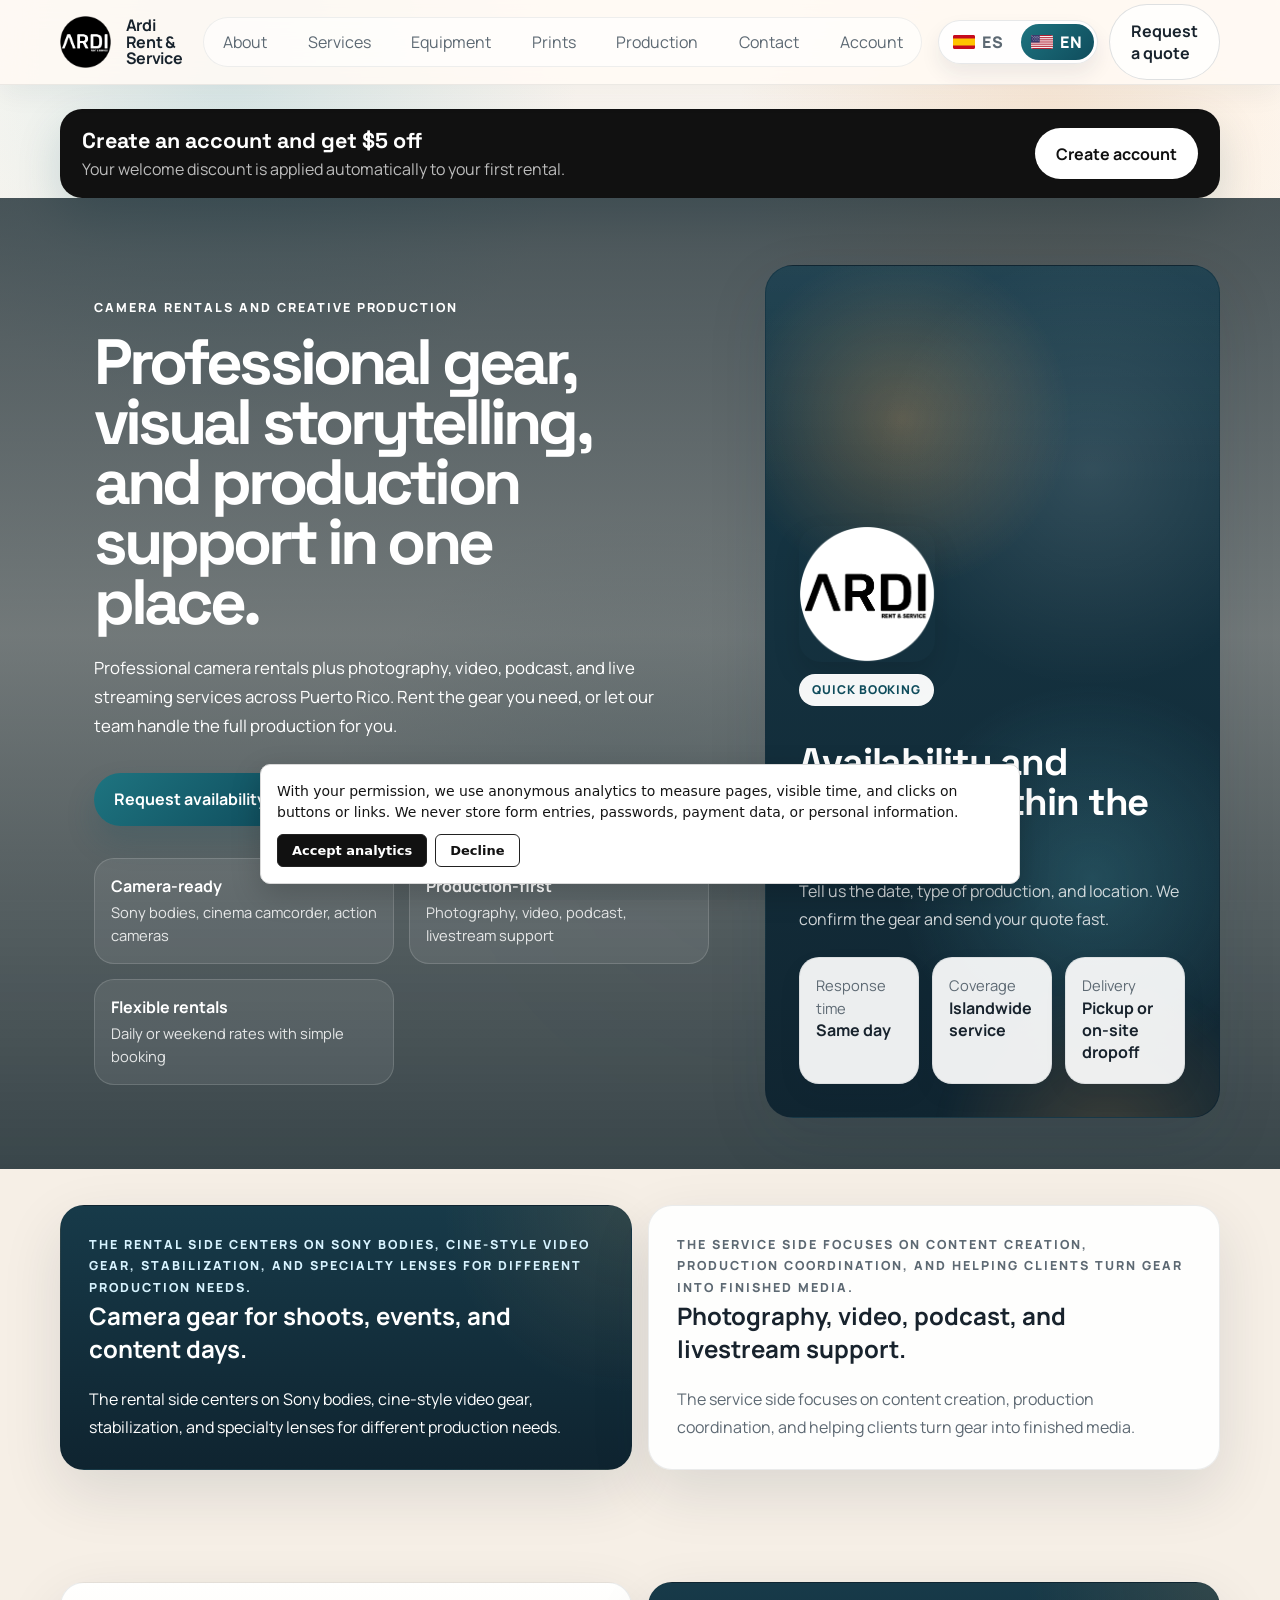
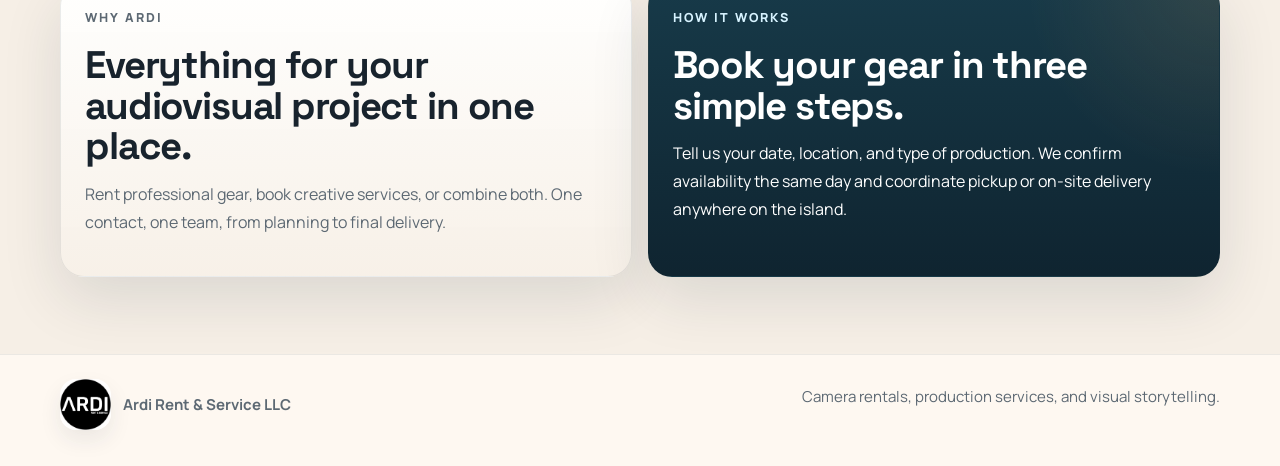
==== index.html @ 12f54943 "V19: Add consent-based anonymous visitor alerts" ====
<!doctype html>
<html lang="en">
  <head>
    <meta charset="UTF-8" />
    <meta name="viewport" content="width=device-width, initial-scale=1.0" />
    <meta
      name="description"
      content="Ardi Rent & Service LLC provides camera rentals, photography, video production, live streaming, podcast support, and creative production services."
    />
    <meta name="robots" content="index,follow" />
    <meta name="theme-color" content="#0f4c5c" />
    <meta property="og:type" content="website" />
    <meta property="og:site_name" content="Ardi Rent & Service LLC" />
    <meta property="og:title" content="Ardi Rent & Service LLC" />
    <meta
      property="og:description"
      content="Camera rentals, photography, video production, live streaming, and creative production services."
    />
    <meta property="og:url" content="https://www.ardirentservice.com/" />
    <meta
      property="og:image"
      content="https://www.ardirentservice.com/assets/logos/logo-black-square.png"
    />
    <meta name="twitter:card" content="summary_large_image" />
    <meta name="twitter:title" content="Ardi Rent & Service LLC" />
    <meta
      name="twitter:description"
      content="Camera rentals, photography, video production, live streaming, and creative production services."
    />
    <meta
      name="twitter:image"
      content="https://www.ardirentservice.com/assets/logos/logo-black-square.png"
    />
    <title>Ardi Rent & Service LLC</title>
    <link rel="canonical" href="https://www.ardirentservice.com/" />
    <link rel="icon" href="assets/logos/logo-black-square.png" />
    <link rel="apple-touch-icon" href="assets/logos/logo-black-square.png" />
    <script>
      if (window.location.hostname === "ardirentservice.com") {
        window.location.replace(
          "https://www.ardirentservice.com" +
            window.location.pathname +
            window.location.search +
            window.location.hash
        );
      }
    </script>
    <link rel="preconnect" href="https://fonts.googleapis.com" />
    <link rel="preconnect" href="https://fonts.gstatic.com" crossorigin />
    <link
      href="https://fonts.googleapis.com/css2?family=Manrope:wght@400;500;600;700;800&family=Space+Grotesk:wght@500;700&display=swap"
      rel="stylesheet"
    />
    <link rel="stylesheet" href="assets/styles.css?v=20260506-restore-state" />
    <link rel="stylesheet" href="assets/friendly-theme.css?v=20260708-vision-fix" />
    <link rel="stylesheet" href="assets/account.css?v=20260712-account" />
    <script type="application/ld+json">
      {
        "@context": "https://schema.org",
        "@type": "LocalBusiness",
        "name": "Ardi Rent & Service LLC",
        "url": "https://www.ardirentservice.com/",
        "image": "https://www.ardirentservice.com/assets/logos/logo-black-square.png",
        "email": "ardirentservice@gmail.com",
        "telephone": "+1-939-366-1442",
        "sameAs": ["https://wa.me/19393661442"],
        "description": "Camera rentals, photography, video production, live streaming, podcast support, and creative production services.",
        "areaServed": {
          "@type": "AdministrativeArea",
          "name": "Puerto Rico"
        }
      }
    </script>
</head>
  <body class="home-page">
    <div class="ambient ambient-left"></div>
    <div class="ambient ambient-right"></div>
    <div class="ambient ambient-center"></div>

    <header class="site-header">
      <div class="container nav">
        <a class="brand" href="index.html">
          <img
            class="brand-logo"
            src="assets/logos/logo-black-square.png"
            alt="Ardi Rent & Service logo"
            width="512"
            height="512"
            fetchpriority="high"
          />
          <span class="brand-text">
            <strong>Ardi Rent & Service</strong>
          </span>
        </a>

        <nav class="nav-links" id="primary-nav" aria-label="Primary">
          <a data-nav-link="about" href="about.html">About</a>
          <a data-nav-link="services" href="services.html">Services</a>
          <a data-nav-link="equipment" href="equipment.html">Equipment</a>
          <a href="prints.html">Prints</a>
          <a data-nav-link="production" href="production.html">Production</a>
          <a data-nav-link="contact" href="contact.html">Contact</a>
          <a class="account-nav-link" href="account.html" data-account-nav>Account</a>
          <a href="production.html#project-brief" class="nav-mobile-cta">Request a quote</a>
        </nav>

        <div class="header-actions">
          <button
            class="menu-toggle"
            type="button"
            aria-expanded="false"
            aria-controls="primary-nav"
            aria-label="Open menu"
          >
            <span class="menu-toggle-bars" aria-hidden="true">
              <span></span>
              <span></span>
              <span></span>
            </span>
            <span class="menu-toggle-label">Menu</span>
          </button>
          <div class="language-switcher" aria-label="Language selector">
            <button class="lang-button" type="button" data-lang="es" aria-pressed="false">
              <img src="assets/flags/es.svg" alt="" aria-hidden="true" />
              <span>ES</span>
            </button>
            <button class="lang-button" type="button" data-lang="en" aria-pressed="true">
              <img src="assets/flags/us.svg" alt="" aria-hidden="true" />
              <span>EN</span>
            </button>
          </div>

          <a class="button button-ghost nav-cta" href="production.html#project-brief">Request a quote</a>
        </div>
      </div>
    </header>
    <div class="container account-promo" role="region" aria-label="Account welcome offer">
      <div><strong data-account-promo-title>Create an account and get $5 off</strong><p data-account-promo-text>Your welcome discount is applied automatically to your first rental.</p></div>
      <a class="button" href="account.html" data-account-promo-button>Create account</a>
    </div>


    <main id="top">
      <section class="hero hero-photo">
        <picture class="hero-bg" aria-hidden="true">
          <source
            media="(max-width: 640px)"
            srcset="assets/about/ardiel-underwater-hero-mobile.jpg"
          />
          <img
            src="assets/about/ardiel-underwater-hero.jpg"
            alt=""
            loading="eager"
            fetchpriority="high"
            decoding="async"
          />
        </picture>
        <div class="hero-bg-overlay" aria-hidden="true"></div>
        <div class="container hero-grid">
          <div class="hero-copy">
            <p class="eyebrow">Camera rentals and creative production</p>
            <h1>Professional gear, visual storytelling, and production support in one place.</h1>
            <p class="lead">
              Professional camera rentals plus photography, video, podcast, and live streaming
              services across Puerto Rico. Rent the gear you need, or let our team handle the
              full production for you.
            </p>

            <div class="hero-actions">
              <a class="button button-primary" href="production.html#project-brief">Request availability</a>
              <a class="button button-secondary" href="equipment.html">Explore inventory</a>
            </div>

            <ul class="stats" aria-label="Key highlights">
              <li>
                <strong>Camera-ready</strong>
                <span>Sony bodies, cinema camcorder, action cameras</span>
              </li>
              <li>
                <strong>Production-first</strong>
                <span>Photography, video, podcast, livestream support</span>
              </li>
              <li>
                <strong>Flexible rentals</strong>
                <span>Daily or weekend rates with simple booking</span>
              </li>
            </ul>
          </div>

          <aside class="hero-card">
            <div class="card-glow"></div>
            <div class="card-content">
              <div class="hero-brand-stack">
                <img
                  class="hero-brand-logo"
                  src="assets/logos/logo-white-square.png"
                  alt="Ardi Rent & Service square logo in white"
                  width="512"
                  height="512"
                />
                <p class="card-label">Quick booking</p>
              </div>

              <h2>Availability and response within the same day.</h2>
              <p class="card-note">
                Tell us the date, type of production, and location. We confirm the gear and send
                your quote fast.
              </p>

              <div class="mini-grid">
                <div class="mini-card">
                  <span>Response time</span>
                  <strong>Same day</strong>
                </div>
                <div class="mini-card">
                  <span>Coverage</span>
                  <strong>Islandwide service</strong>
                </div>
                <div class="mini-card">
                  <span>Delivery</span>
                  <strong>Pickup or on-site dropoff</strong>
                </div>
              </div>
            </div>
          </aside>
        </div>
      </section>

      <section class="section section-split">
        <div class="container split-grid">
          <article class="split-card split-card-dark">
            <p class="eyebrow">Rentals</p>
            <h2>Camera gear for shoots, events, and content days.</h2>
            <p>
              The rental side centers on Sony bodies, cine-style video gear, stabilization, and
              specialty lenses for different production needs.
            </p>
          </article>

          <article class="split-card">
            <p class="eyebrow">Services</p>
            <h2>Photography, video, podcast, and livestream support.</h2>
            <p>
              The service side focuses on content creation, production coordination, and helping
              clients turn gear into finished media.
            </p>
          </article>
        </div>
      </section>

      <section class="section" id="vision">
        <div class="container vision-grid">
          <article class="vision-card">
            <p class="eyebrow">Why Ardi</p>
            <h2>Everything for your audiovisual project in one place.</h2>
            <p>
              Rent professional gear, book creative services, or combine both. One contact, one
              team, from planning to final delivery.
            </p>
          </article>

          <article class="vision-card vision-card-accent">
            <p class="eyebrow">How it works</p>
            <h2>Book your gear in three simple steps.</h2>
            <p>
              Tell us your date, location, and type of production. We confirm availability the
              same day and coordinate pickup or on-site delivery anywhere on the island.
            </p>
          </article>
        </div>
      </section>

    </main>

    <footer class="site-footer">
      <div class="container footer-inner">
        <p class="footer-brand">
          <img
            class="brand-logo"
            src="assets/logos/logo-black-square.png"
            alt="Ardi Rent & Service logo"
            width="512"
            height="512"
            loading="lazy"
            decoding="async"
          />
          <span>Ardi Rent & Service LLC</span>
        </p>
        <p>Camera rentals, production services, and visual storytelling.</p>
      </div>
    </footer>

    <script src="assets/app.js?v=20260708-vision-fix" defer></script>
    <script src="assets/account.js?v=20260712-account"></script>
      <script src="assets/visitor-analytics-core.js?v=20260727-v19" defer></script>
    <script src="assets/visitor-analytics.js?v=20260727-v19" defer></script>
  </body>
</html>
---- assets/styles.css ----
:root {
  color-scheme: light;
  --bg: #f7f7f7;
  --bg-soft: rgba(255, 255, 255, 0.88);
  --panel: rgba(255, 255, 255, 0.94);
  --panel-2: rgba(240, 240, 240, 0.96);
  --panel-border: rgba(0, 0, 0, 0.12);
  --text: #0a0a0a;
  --muted: #525252;
  --accent: #000000;
  --accent-2: #111111;
  --accent-3: #2a2a2a;
  --shadow: 0 18px 50px rgba(0, 0, 0, 0.12);
  --radius: 24px;
  --container: 1160px;
}

* {
  box-sizing: border-box;
}

html {
  scroll-behavior: smooth;
}

body {
  margin: 0;
  font-family: "Manrope", system-ui, sans-serif;
  color: var(--text);
  background:
    radial-gradient(circle at 15% 10%, rgba(0, 0, 0, 0.05), transparent 24%),
    radial-gradient(circle at 80% 20%, rgba(0, 0, 0, 0.04), transparent 22%),
    linear-gradient(180deg, #ffffff 0%, #f1f1f1 100%);
  min-height: 100vh;
}

a {
  color: inherit;
  text-decoration: none;
}

.container {
  width: min(100% - 2rem, var(--container));
  margin: 0 auto;
}

.ambient {
  position: fixed;
  width: 30rem;
  height: 30rem;
  border-radius: 999px;
  filter: blur(90px);
  opacity: 0.24;
  pointer-events: none;
  z-index: -1;
}

.ambient-left {
  top: -5rem;
  left: -8rem;
  background: rgba(0, 0, 0, 0.15);
}

.ambient-right {
  right: -10rem;
  top: 16rem;
  background: rgba(0, 0, 0, 0.12);
}

.ambient-center {
  left: 40%;
  bottom: -10rem;
  background: rgba(0, 0, 0, 0.08);
}

.site-header {
  position: sticky;
  top: 0;
  z-index: 20;
  backdrop-filter: blur(16px);
  background: rgba(255, 255, 255, 0.86);
  border-bottom: 1px solid rgba(0, 0, 0, 0.08);
}

.nav {
  min-height: 78px;
  display: flex;
  align-items: center;
  justify-content: space-between;
  gap: 1rem;
}

.brand {
  display: inline-flex;
  align-items: center;
  gap: 0.9rem;
}

.brand-logo {
  display: block;
  width: 3.2rem;
  height: 3.2rem;
  border-radius: 0;
  object-fit: contain;
  background: transparent;
  box-shadow: none;
}

.hero-brand-stack {
  display: grid;
  gap: 0.75rem;
  margin-bottom: 1.25rem;
  justify-items: start;
}

.hero-brand-logo {
  display: block;
  width: min(100%, 8.5rem);
  height: auto;
  object-fit: contain;
  object-position: center;
}

.brand-text strong,
.brand-text small {
  display: block;
}

.brand-text strong {
  font-size: 1rem;
  line-height: 1.05;
}

.brand-text small {
  color: var(--muted);
  font-size: 0.8rem;
  margin-top: 0.15rem;
  letter-spacing: 0.08em;
  text-transform: uppercase;
}

.nav-links {
  display: flex;
  gap: 1.4rem;
  align-items: center;
  color: var(--muted);
}

.header-actions {
  display: flex;
  align-items: center;
  gap: 0.7rem;
}

.menu-toggle {
  display: none;
  align-items: center;
  gap: 0.45rem;
  border: 1px solid rgba(0, 0, 0, 0.14);
  background: rgba(255, 255, 255, 0.82);
  border-radius: 999px;
  padding: 0.5rem 0.75rem;
  color: var(--text);
  font: inherit;
  font-size: 0.82rem;
  font-weight: 700;
  letter-spacing: 0.04em;
  text-transform: uppercase;
  cursor: pointer;
}

.menu-toggle-bars {
  width: 1rem;
  height: 0.85rem;
  display: grid;
  align-content: space-between;
}

.menu-toggle-bars span {
  display: block;
  height: 2px;
  width: 100%;
  border-radius: 999px;
  background: currentColor;
  transition:
    transform 180ms ease,
    opacity 180ms ease;
}

.site-header.is-menu-open .menu-toggle-bars span:nth-child(1) {
  transform: translateY(6px) rotate(45deg);
}

.site-header.is-menu-open .menu-toggle-bars span:nth-child(2) {
  opacity: 0;
}

.site-header.is-menu-open .menu-toggle-bars span:nth-child(3) {
  transform: translateY(-6px) rotate(-45deg);
}

.nav-mobile-cta {
  display: none;
}

.language-switcher {
  display: inline-flex;
  align-items: center;
  gap: 0.35rem;
  padding: 0.22rem;
  border-radius: 999px;
  border: 1px solid rgba(0, 0, 0, 0.1);
  background: rgba(255, 255, 255, 0.86);
  box-shadow: 0 8px 18px rgba(0, 0, 0, 0.06);
}

.lang-button {
  display: inline-flex;
  align-items: center;
  gap: 0.45rem;
  padding: 0.42rem 0.65rem;
  border: 0;
  border-radius: 999px;
  background: transparent;
  color: var(--muted);
  font: inherit;
  font-weight: 800;
  letter-spacing: 0.08em;
  text-transform: uppercase;
  cursor: pointer;
  transition:
    background 180ms ease,
    color 180ms ease,
    transform 180ms ease;
}

.lang-button:hover,
.lang-button:focus-visible {
  transform: translateY(-1px);
}

.lang-button img {
  display: block;
  width: 1.35rem;
  height: 0.9rem;
  border-radius: 2px;
  object-fit: cover;
}

.lang-button.is-active {
  background: #000000;
  color: #ffffff;
}

.nav-links a:hover,
.nav-links a:focus-visible {
  color: var(--text);
}

.nav-links a.is-current {
  color: var(--text);
  font-weight: 700;
}

.button {
  display: inline-flex;
  align-items: center;
  justify-content: center;
  border-radius: 999px;
  padding: 0.92rem 1.25rem;
  font-weight: 700;
  transition:
    transform 180ms ease,
    background 180ms ease,
    border-color 180ms ease;
}

.button:hover,
.button:focus-visible {
  transform: translateY(-1px);
}

.button-primary {
  color: #ffffff;
  background: linear-gradient(135deg, #000000, #333333);
}

.button-secondary,
.button-ghost {
  border: 1px solid rgba(0, 0, 0, 0.16);
  background: rgba(255, 255, 255, 0.7);
}

.reveal {
  opacity: 0;
  transform: translateY(16px);
  transition:
    opacity 650ms ease,
    transform 650ms ease;
}

.reveal.is-visible {
  opacity: 1;
  transform: translateY(0);
}

.hero {
  padding: 5rem 0 3rem;
}

.hero-grid {
  display: grid;
  gap: 1.6rem;
  grid-template-columns: minmax(0, 1.2fr) minmax(320px, 0.8fr);
  align-items: stretch;
}

.hero-copy,
.hero-card,
.feature-card,
.equipment-card,
.inventory-strip,
.process-panel,
.vision-card,
.contact-card {
  border: 1px solid var(--panel-border);
  box-shadow: var(--shadow);
}

.hero-copy {
  padding: 2.2rem 0 1rem;
}

.eyebrow {
  margin: 0 0 1rem;
  color: #000;
  font-weight: 800;
  text-transform: uppercase;
  letter-spacing: 0.14em;
  font-size: 0.78rem;
}

h1,
h2,
h3,
p {
  margin-top: 0;
}

h1,
.section-heading h2,
.production-grid h2,
.vision-card h2,
.contact-section h2,
.card-content h2 {
  font-family: "Space Grotesk", "Manrope", system-ui, sans-serif;
}

h1 {
  font-size: clamp(2.8rem, 5vw, 5.4rem);
  line-height: 0.95;
  letter-spacing: -0.06em;
  max-width: 11ch;
  margin-bottom: 1.25rem;
}

.lead {
  color: var(--muted);
  font-size: 1.05rem;
  line-height: 1.75;
  max-width: 62ch;
}

.hero-actions {
  display: flex;
  flex-wrap: wrap;
  gap: 0.9rem;
  margin: 2rem 0;
}

.stats {
  list-style: none;
  padding: 0;
  margin: 2rem 0 0;
  display: grid;
  grid-template-columns: repeat(3, minmax(0, 1fr));
  gap: 1rem;
}

.stats li,
.mini-card {
  padding: 1rem;
  border-radius: 18px;
  background: rgba(255, 255, 255, 0.9);
  border: 1px solid rgba(0, 0, 0, 0.08);
}

.stats strong,
.mini-card strong {
  display: block;
  margin-bottom: 0.25rem;
}

.stats span,
.mini-card span {
  color: var(--muted);
  font-size: 0.92rem;
  line-height: 1.55;
}

.hero-card {
  position: relative;
  overflow: hidden;
  border-radius: var(--radius);
  background: linear-gradient(180deg, #111111, #000000);
  min-height: 100%;
}

.card-glow {
  position: absolute;
  inset: auto -10% -28% auto;
  width: 20rem;
  height: 20rem;
  border-radius: 999px;
  background: radial-gradient(circle, rgba(255, 255, 255, 0.18), transparent 68%);
  filter: blur(8px);
}

.card-content {
  position: relative;
  padding: 2rem;
  display: flex;
  flex-direction: column;
  justify-content: flex-end;
  min-height: 100%;
}

.card-label,
.fleet-tag {
  display: inline-flex;
  width: fit-content;
  margin-bottom: 1rem;
  padding: 0.42rem 0.72rem;
  border-radius: 999px;
  background: #ffffff;
  color: #000000;
  border: 1px solid rgba(0, 0, 0, 0.14);
  font-size: 0.76rem;
  font-weight: 800;
  letter-spacing: 0.08em;
  text-transform: uppercase;
}

.card-content h2 {
  font-size: clamp(1.8rem, 3vw, 2.7rem);
  line-height: 1.03;
  margin-bottom: 1rem;
}

.card-note {
  color: rgba(255, 255, 255, 0.78);
  line-height: 1.75;
  margin: 0 0 1.5rem;
}

.mini-grid {
  display: grid;
  gap: 0.8rem;
  grid-template-columns: repeat(3, minmax(0, 1fr));
}

.section {
  padding: 2rem 0 5rem;
}

.section-heading {
  max-width: 44rem;
  margin-bottom: 1.5rem;
}

.section-heading h2,
.production-grid h2,
.vision-card h2,
.contact-section h2 {
  font-size: clamp(1.7rem, 3vw, 3.1rem);
  line-height: 1.06;
  margin-bottom: 0.8rem;
}

.section-heading p,
.production-grid p,
.vision-card p {
  color: var(--muted);
  line-height: 1.75;
}

#equipment-cameras,
#equipment-lenses,
#equipment-waterhousings,
#equipment-accessories {
  scroll-margin-top: 6.5rem;
}

.equipment-jump-links {
  margin-top: 0.4rem;
  font-size: 0.92rem;
}

.equipment-jump-links a {
  color: #111;
  text-decoration: underline;
  text-underline-offset: 2px;
}

.delivery-policy {
  margin: 2rem 0;
}

.delivery-policy-heading {
  margin-bottom: 1.1rem;
}

.delivery-policy .split-card h3 {
  font-family: var(--font-display);
  font-size: clamp(1.25rem, 2vw, 1.7rem);
  margin-bottom: 0.75rem;
}

.delivery-policy .split-card-dark h3 {
  color: #ffffff;
}

.section-split {
  padding-top: 0;
}

.split-grid {
  display: grid;
  gap: 1rem;
  grid-template-columns: repeat(2, minmax(0, 1fr));
}

.split-card {
  padding: 1.75rem;
  border-radius: 22px;
  background: rgba(255, 255, 255, 0.9);
  border: 1px solid rgba(0, 0, 0, 0.08);
  box-shadow: var(--shadow);
}

.split-card-dark {
  background: linear-gradient(180deg, #111111, #000000);
}

.split-card-dark h2,
.split-card-dark p {
  color: #ffffff;
}

.split-card p {
  color: var(--muted);
  line-height: 1.75;
  margin-bottom: 0;
}

.about-grid {
  display: grid;
  gap: 1.25rem;
  grid-template-columns: minmax(0, 1.05fr) minmax(340px, 0.95fr);
  align-items: start;
}

.about-copy {
  display: grid;
  gap: 0.8rem;
}

.about-copy > p:not(.lead) {
  color: var(--muted);
  line-height: 1.75;
}

.about-facts {
  display: grid;
  gap: 0.9rem;
  grid-template-columns: repeat(3, minmax(0, 1fr));
  margin-top: 0.5rem;
}

.about-fact {
  padding: 1rem;
  border-radius: 18px;
  background: rgba(255, 255, 255, 0.92);
  border: 1px solid rgba(0, 0, 0, 0.08);
  box-shadow: var(--shadow);
}

.about-fact span {
  display: block;
  margin-bottom: 0.35rem;
  color: var(--muted);
  font-size: 0.78rem;
  font-weight: 800;
  letter-spacing: 0.14em;
  text-transform: uppercase;
}

.about-fact strong {
  display: block;
  line-height: 1.45;
}

.about-visual {
  display: grid;
  gap: 1rem;
}

.about-photo {
  margin: 0;
  overflow: hidden;
  border-radius: 24px;
  border: 1px solid rgba(0, 0, 0, 0.08);
  box-shadow: var(--shadow);
  background: #ffffff;
}

.about-photo img {
  display: block;
  width: 100%;
  height: auto;
}

.about-photo-main img {
  aspect-ratio: 4 / 3;
  object-fit: cover;
}

.about-photo-action img {
  aspect-ratio: 16 / 10;
  object-fit: cover;
}

.about-photo-current-work img {
  aspect-ratio: 16 / 10;
  object-fit: cover;
}

.about-photo figcaption {
  padding: 0.8rem 0.95rem 1rem;
  color: var(--muted);
  font-size: 0.88rem;
  line-height: 1.5;
}

.about-photo-row {
  display: grid;
  gap: 1rem;
  grid-template-columns: minmax(0, 1fr) minmax(220px, 0.72fr);
}

.about-quote {
  display: grid;
  align-content: space-between;
  gap: 1rem;
  padding: 1.25rem;
  border-radius: 24px;
  background:
    radial-gradient(circle at top right, rgba(255, 255, 255, 0.1), transparent 42%),
    linear-gradient(180deg, #111111, #000000);
  color: #ffffff;
  box-shadow: var(--shadow);
}

.about-quote p {
  margin: 0;
  font-family: "Space Grotesk", "Manrope", system-ui, sans-serif;
  font-size: 1.1rem;
  line-height: 1.6;
}

.about-quote span {
  display: inline-flex;
  width: fit-content;
  padding: 0.38rem 0.7rem;
  border-radius: 999px;
  background: rgba(255, 255, 255, 0.12);
  font-size: 0.78rem;
  font-weight: 800;
  letter-spacing: 0.12em;
  text-transform: uppercase;
}

.feature-grid,
.equipment-grid,
.vision-grid {
  display: grid;
  gap: 1rem;
  grid-template-columns: repeat(2, minmax(0, 1fr));
}

.feature-card,
.equipment-card,
.vision-card,
.process-panel,
.contact-card,
.inventory-strip {
  padding: 1.5rem;
  border-radius: 22px;
  background: var(--panel);
}

.feature-card h3,
.equipment-card h3,
.process-panel h3,
.contact-card h3 {
  margin-bottom: 0.8rem;
}

.feature-card p,
.equipment-card p,
.process-panel span,
.contact-card a,
.site-footer p {
  color: var(--muted);
}

.feature-card-link {
  display: block;
  text-decoration: none;
  color: inherit;
  border: 1px solid transparent;
  transition:
    transform 180ms ease,
    border-color 180ms ease,
    box-shadow 180ms ease;
}

.feature-card-link:hover,
.feature-card-link:focus-visible {
  transform: translateY(-2px);
  border-color: rgba(0, 0, 0, 0.18);
  box-shadow: 0 14px 30px rgba(0, 0, 0, 0.08);
}

.card-cta {
  display: inline-flex;
  margin-top: 0.75rem;
  font-size: 0.78rem;
  font-weight: 800;
  letter-spacing: 0.08em;
  text-transform: uppercase;
  color: var(--text);
}

.story-wrap {
  padding-top: 1.2rem;
}

.story-article {
  display: grid;
  gap: 1.1rem;
  padding: 1.4rem;
  border-radius: 22px;
  background: linear-gradient(180deg, #ffffff, #f1f1f1);
  border: 1px solid rgba(0, 0, 0, 0.1);
  box-shadow: var(--shadow);
}

.story-meta {
  display: grid;
  gap: 0.5rem;
}

.story-meta p {
  margin: 0;
  color: var(--muted);
}

.story-section h3 {
  margin: 0 0 0.5rem;
}

.story-section p {
  margin: 0 0 0.8rem;
  color: var(--muted);
  line-height: 1.65;
}

.story-list,
.story-sources {
  margin: 0;
  padding-left: 1.15rem;
  display: grid;
  gap: 0.45rem;
}

.story-sources a {
  text-decoration: underline;
}

.section-alt {
  padding-top: 0;
}

.equipment-grid {
  margin-top: 1rem;
}

.equipment-subheading {
  margin-top: 2.5rem;
}

.lens-grid {
  grid-template-columns: repeat(3, minmax(0, 1fr));
}

.equipment-card {
  background: linear-gradient(180deg, var(--panel), var(--panel-2));
  overflow: hidden;
}

.equipment-card img {
  display: block;
  width: 100%;
  aspect-ratio: 4 / 3;
  object-fit: contain;
  object-position: center;
  padding: 0.6rem;
  border-radius: 18px;
  margin-bottom: 1rem;
  background: #fff;
}

.equipment-media {
  position: relative;
  margin-bottom: 1rem;
  border-radius: 18px;
  overflow: hidden;
  background: #ffffff;
  border: 1px solid rgba(0, 0, 0, 0.06);
  outline: none;
}

.equipment-media-track {
  display: flex;
  transition: transform 280ms ease;
  will-change: transform;
}

.equipment-media-slide {
  min-width: 100%;
}

.equipment-media .equipment-media-slide img {
  margin-bottom: 0;
  border-radius: 0;
  border: 0;
}

.equipment-media-nav {
  position: absolute;
  top: 50%;
  transform: translateY(-50%);
  width: 2rem;
  height: 2rem;
  border-radius: 999px;
  border: 1px solid rgba(0, 0, 0, 0.2);
  background: rgba(255, 255, 255, 0.92);
  color: var(--text);
  cursor: pointer;
  font-size: 1rem;
  line-height: 1;
  z-index: 3;
  transition: transform 160ms ease, background-color 160ms ease;
}

.equipment-media-nav:hover {
  transform: translateY(-50%) scale(1.04);
  background: rgba(255, 255, 255, 1);
}

.equipment-media-nav.prev {
  left: 0.5rem;
}

.equipment-media-nav.next {
  right: 0.5rem;
}

.equipment-media-dots {
  position: absolute;
  left: 50%;
  bottom: 0.45rem;
  transform: translateX(-50%);
  display: flex;
  gap: 0.35rem;
  padding: 0.25rem 0.45rem;
  border-radius: 999px;
  background: rgba(0, 0, 0, 0.4);
  z-index: 3;
}

.equipment-media-counter {
  position: absolute;
  top: 0.45rem;
  right: 0.45rem;
  z-index: 3;
  font-size: 0.74rem;
  letter-spacing: 0.02em;
  color: #ffffff;
  background: rgba(0, 0, 0, 0.6);
  border-radius: 999px;
  padding: 0.2rem 0.5rem;
}

.equipment-media-dot {
  width: 0.4rem;
  height: 0.4rem;
  border-radius: 999px;
  border: 0;
  background: rgba(255, 255, 255, 0.55);
  cursor: pointer;
}

.equipment-media-dot.is-active {
  background: #ffffff;
}

.equipment-media:focus-visible {
  box-shadow: 0 0 0 2px rgba(0, 0, 0, 0.3);
}

.lens-card img {
  aspect-ratio: 1 / 1;
  object-fit: contain;
  object-position: center;
  padding: 0.9rem;
  background: linear-gradient(180deg, #ffffff, #f4f4f4);
}

.product-photo-clean {
  object-fit: contain !important;
  object-position: center;
  padding: 0.75rem;
  background: #ffffff !important;
}

.lens-strip {
  background: rgba(255, 255, 255, 0.92);
}

.inventory-strip {
  margin-top: 1rem;
  display: grid;
  gap: 1rem;
  grid-template-columns: repeat(3, minmax(0, 1fr));
  background: rgba(255, 255, 255, 0.82);
}

.inventory-strip strong,
.process-panel strong,
.steps strong {
  display: block;
  margin-bottom: 0.3rem;
}

.inventory-strip span {
  color: var(--muted);
  line-height: 1.5;
}

.production-grid,
.contact-grid {
  display: grid;
  gap: 1rem;
  grid-template-columns: minmax(0, 1.1fr) minmax(320px, 0.9fr);
  align-items: start;
}

.production-stack {
  display: grid;
  gap: 1rem;
}

.process-panel {
  background: linear-gradient(180deg, #ffffff, #efefef);
}

.project-form {
  position: relative;
  display: grid;
  gap: 1rem;
  padding: 1.5rem;
  border-radius: 22px;
  border: 1px solid var(--panel-border);
  background: linear-gradient(180deg, #ffffff, #f2f2f2);
  box-shadow: var(--shadow);
}

.form-head {
  display: grid;
  gap: 0.3rem;
}

.form-head h3 {
  margin: 0;
  font-size: 1.35rem;
  line-height: 1.1;
}

.form-lead {
  margin: 0;
  color: var(--muted);
  line-height: 1.65;
}

.field-grid {
  display: grid;
  gap: 0.9rem;
  grid-template-columns: repeat(2, minmax(0, 1fr));
}

.field-grid-three {
  grid-template-columns: repeat(3, minmax(0, 1fr));
}

.field {
  display: grid;
  gap: 0.45rem;
}

.field span {
  font-size: 0.85rem;
  font-weight: 700;
  letter-spacing: 0.03em;
}

.field input,
.field select,
.field textarea {
  width: 100%;
  padding: 0.92rem 1rem;
  border-radius: 16px;
  border: 1px solid rgba(0, 0, 0, 0.12);
  background: rgba(255, 255, 255, 0.95);
  color: var(--text);
  font: inherit;
  box-shadow: inset 0 1px 0 rgba(255, 255, 255, 0.8);
}

.field textarea {
  resize: vertical;
  min-height: 8rem;
}

.field input::placeholder,
.field textarea::placeholder {
  color: rgba(82, 82, 82, 0.75);
}

.field input:focus,
.field select:focus,
.field textarea:focus {
  outline: none;
  border-color: rgba(0, 0, 0, 0.4);
  box-shadow: 0 0 0 4px rgba(0, 0, 0, 0.08);
}

.field-full {
  grid-column: 1 / -1;
}

.is-hidden {
  display: none !important;
}

.form-status {
  margin: 0;
  padding: 0.9rem 1rem;
  border-radius: 16px;
  background: rgba(0, 0, 0, 0.06);
  color: var(--text);
  line-height: 1.55;
}

.form-status[data-state="success"] {
  background: #000000;
  color: #ffffff;
}

.form-status[data-state="error"] {
  background: rgba(0, 0, 0, 0.08);
  color: var(--text);
}

.form-submit {
  width: 100%;
}

.form-helper {
  margin: 0;
  color: var(--muted);
  font-size: 0.94rem;
  line-height: 1.55;
}

.honeypot {
  position: absolute;
  left: -9999px;
  width: 1px;
  height: 1px;
  opacity: 0;
  pointer-events: none;
}

#services .feature-card {
  display: flex;
  flex-direction: column;
}

#services .service-quote-cta {
  margin-top: 1rem;
  width: fit-content;
}

.quote-dialog {
  position: fixed;
  inset: 0;
  z-index: 9999;
  display: grid;
  place-items: center;
  padding: 1.25rem;
}

.quote-dialog-backdrop {
  position: absolute;
  inset: 0;
  border: 0;
  padding: 0;
  background: rgba(0, 0, 0, 0.55);
  backdrop-filter: blur(6px);
  cursor: pointer;
}

.quote-dialog-inner {
  position: relative;
  width: min(92vw, 760px);
  max-height: 86vh;
  overflow: auto;
  padding: 1.25rem;
  border-radius: 22px;
  background: linear-gradient(180deg, #ffffff, #f1f1f1);
  border: 1px solid rgba(0, 0, 0, 0.1);
  pointer-events: auto;
  box-shadow: 0 30px 90px rgba(0, 0, 0, 0.25);
}

.quote-dialog-head {
  display: flex;
  align-items: flex-start;
  justify-content: space-between;
  gap: 1rem;
  padding-bottom: 1rem;
  border-bottom: 1px solid rgba(0, 0, 0, 0.08);
}

.quote-dialog-title {
  margin: 0.35rem 0 0.4rem;
}

.quote-dialog-lead {
  margin: 0;
  color: var(--muted);
  max-width: 60ch;
}

.quote-dialog-close {
  width: 2.5rem;
  height: 2.5rem;
  border-radius: 999px;
  border: 1px solid rgba(0, 0, 0, 0.15);
  background: rgba(255, 255, 255, 0.8);
  color: var(--text);
  cursor: pointer;
  font-size: 1.6rem;
  line-height: 1;
}

.quote-dialog-close:focus-visible {
  outline: none;
  box-shadow: 0 0 0 4px rgba(0, 0, 0, 0.12);
}

.quote-dialog-body {
  padding-top: 1rem;
}

.quote-form {
  display: grid;
  gap: 1rem;
}

.quote-form .field-grid {
  margin-top: 0;
}

.quote-form-actions {
  display: flex;
  gap: 0.75rem;
  align-items: center;
  justify-content: flex-end;
  flex-wrap: wrap;
}

.quote-form-note {
  margin: 0;
  color: var(--muted);
  font-size: 0.9rem;
  line-height: 1.45;
}

body.is-modal-open {
  overflow: hidden;
}

.steps {
  list-style: none;
  padding: 0;
  margin: 1rem 0 0;
  display: grid;
  gap: 1rem;
}

.steps li {
  padding: 1rem;
  border-radius: 18px;
  background: rgba(255, 255, 255, 0.92);
  border: 1px solid rgba(0, 0, 0, 0.08);
}

.steps span {
  color: var(--muted);
  line-height: 1.6;
}

.vision-card {
  background: linear-gradient(180deg, #ffffff, #f0f0f0);
}

.vision-card-accent {
  background:
    radial-gradient(circle at top right, rgba(0, 0, 0, 0.06), transparent 36%),
    linear-gradient(180deg, #111111, #000000);
}

.vision-card-accent h2,
.vision-card-accent p {
  color: #ffffff;
}

.contact-section {
  padding-bottom: 4rem;
}

.contact-instagram {
  margin-top: 2.25rem;
}

.contact-instagram-heading {
  display: flex;
  flex-direction: column;
  gap: 0.35rem;
}

.ig-follow {
  margin-top: 0.9rem;
  width: fit-content;
}

.ig-carousel {
  position: relative;
  margin-top: 1rem;
  padding: 1rem;
  border-radius: 22px;
  background: linear-gradient(180deg, #ffffff, #f2f2f2);
  border: 1px solid rgba(0, 0, 0, 0.1);
  box-shadow: var(--shadow);
}

.ig-track {
  display: flex;
  gap: 0.9rem;
  overflow-x: auto;
  scroll-padding: 0.9rem;
  padding: 0.5rem 0.25rem 0.75rem;
  -webkit-overflow-scrolling: touch;
}

.ig-slide {
  flex: 0 0 min(76vw, 380px);
}

.ig-card {
  display: grid;
  gap: 0.6rem;
  text-decoration: none;
  color: inherit;
  padding: 0.9rem;
  border-radius: 18px;
  background: rgba(255, 255, 255, 0.92);
  border: 1px solid rgba(0, 0, 0, 0.08);
  transition: transform 180ms ease, box-shadow 180ms ease, border-color 180ms ease;
}

.ig-card:hover,
.ig-card:focus-visible {
  transform: translateY(-2px);
  border-color: rgba(0, 0, 0, 0.18);
  box-shadow: 0 14px 30px rgba(0, 0, 0, 0.08);
  outline: none;
}

.ig-card img {
  width: 100%;
  aspect-ratio: 1 / 1;
  object-fit: cover;
  border-radius: 16px;
  background: #ffffff;
}

.ig-caption {
  margin: 0;
  color: var(--muted);
  font-size: 0.92rem;
  line-height: 1.5;
}

.ig-nav {
  position: absolute;
  top: 50%;
  transform: translateY(-50%);
  width: 2.2rem;
  height: 2.2rem;
  border-radius: 999px;
  border: 1px solid rgba(0, 0, 0, 0.2);
  background: rgba(255, 255, 255, 0.92);
  color: var(--text);
  cursor: pointer;
  z-index: 2;
}

.ig-prev {
  left: 0.65rem;
}

.ig-next {
  right: 0.65rem;
}

.ig-dots {
  display: flex;
  justify-content: center;
  gap: 0.35rem;
  margin-top: 0.25rem;
  flex-wrap: wrap;
}

.ig-dot {
  width: 0.45rem;
  height: 0.45rem;
  border-radius: 999px;
  border: 0;
  background: rgba(0, 0, 0, 0.18);
}

.ig-dot.is-active {
  background: rgba(0, 0, 0, 0.7);
}

.ig-fallback {
  margin: 0.5rem 0 0;
  color: var(--muted);
}

.contact-card {
  display: grid;
  gap: 0.8rem;
  background: linear-gradient(180deg, #ffffff, #efefef);
}

.contact-card a {
  display: block;
  padding: 0.95rem 1rem;
  border-radius: 16px;
  background: rgba(255, 255, 255, 0.88);
  border: 1px solid rgba(0, 0, 0, 0.08);
}

.rental-system {
  margin-bottom: 1.6rem;
  padding: 1.1rem;
  border-radius: 18px;
  border: 1px solid rgba(0, 0, 0, 0.12);
  background: linear-gradient(180deg, #ffffff, #f1f1f1);
  box-shadow: var(--shadow);
}

.rental-top h2 {
  margin: 0 0 0.45rem;
}

.rental-note {
  margin: 0;
  color: var(--muted);
}

.rental-dates {
  margin-top: 0.9rem;
  display: grid;
  grid-template-columns: repeat(3, minmax(0, 1fr));
  gap: 0.7rem;
  align-items: end;
}

.rental-dates-note {
  margin: 0.5rem 0 0;
  color: var(--muted);
  font-size: 0.9rem;
}

.rental-dates .field {
  margin: 0;
}

.rental-dates.is-hidden {
  display: none;
}

.rental-scope {
  margin: 0.7rem 0 0;
  padding: 0.6rem 0.7rem;
  border-radius: 12px;
  border: 1px solid rgba(0, 0, 0, 0.1);
  background: rgba(255, 255, 255, 0.75);
  display: grid;
  gap: 0.45rem;
}

.rental-scope legend {
  font-size: 0.92rem;
  font-weight: 700;
  margin-bottom: 0.2rem;
}

.rental-scope-option {
  display: flex;
  align-items: center;
  gap: 0.5rem;
  font-size: 0.9rem;
}

.rental-scope-option input[type="radio"] {
  margin: 0;
}

.rental-status {
  margin: 0.8rem 0 0;
  padding: 0.65rem 0.8rem;
  border-radius: 12px;
  border: 1px solid rgba(0, 0, 0, 0.1);
  background: rgba(255, 255, 255, 0.8);
  font-size: 0.94rem;
}

.rental-status[data-state="error"] {
  border-color: rgba(120, 0, 0, 0.35);
  background: rgba(255, 228, 228, 0.9);
}

.rental-status[data-state="success"] {
  border-color: rgba(0, 110, 0, 0.28);
  background: rgba(226, 252, 226, 0.9);
}

.rental-cart {
  margin-top: 0.9rem;
  padding-top: 0.8rem;
  border-top: 1px solid rgba(0, 0, 0, 0.08);
}

.rental-cart.is-hidden {
  display: none;
}

.rental-cart.is-pinned {
  position: fixed;
  right: 1rem;
  bottom: 1rem;
  width: min(92vw, 360px);
  max-height: 70vh;
  overflow: auto;
  padding: 0.95rem;
  margin-top: 0;
  border-top: 0;
  border-radius: 18px;
  border: 1px solid rgba(0, 0, 0, 0.14);
  background: rgba(255, 255, 255, 0.98);
  box-shadow: 0 18px 46px rgba(0, 0, 0, 0.2);
  z-index: 45;
}

body.is-rental-cart-open {
  overflow: hidden;
}

.rental-cart-page {
  display: none;
}

.rental-cart.is-expanded {
  inset: 0;
  width: auto;
  max-height: none;
  padding: clamp(1rem, 3vw, 2.5rem);
  border: 0;
  border-radius: 0;
  background:
    radial-gradient(circle at 18% 12%, rgba(255, 255, 255, 0.96), rgba(255, 255, 255, 0.88) 34%, rgba(245, 245, 245, 0.98) 72%),
    #fff;
  z-index: 80;
}

.rental-cart.is-expanded .rental-cart-page {
  width: min(100%, 1100px);
  min-height: calc(100vh - clamp(2rem, 6vw, 5rem));
  margin: 0 auto;
  display: grid;
  align-content: center;
  gap: 1rem;
}

.rental-cart-page-header {
  display: flex;
  align-items: flex-start;
  justify-content: space-between;
  gap: 1rem;
}

.rental-cart-page-header h2 {
  margin-bottom: 0.35rem;
}

.rental-cart-page-header p:not(.eyebrow) {
  max-width: 680px;
  margin: 0;
  color: var(--muted);
}

.rental-cart-close {
  border: 1px solid rgba(0, 0, 0, 0.14);
  border-radius: 999px;
  background: #fff;
  padding: 0.72rem 1rem;
  font: inherit;
  font-weight: 800;
  cursor: pointer;
}

.rental-cart-page-grid {
  display: grid;
  grid-template-columns: minmax(0, 1.25fr) minmax(260px, 0.75fr);
  gap: 1rem;
}

.rental-cart-summary-card,
.rental-cart-info-card {
  padding: clamp(1rem, 2vw, 1.35rem);
  border-radius: 24px;
  border: 1px solid rgba(0, 0, 0, 0.1);
  background: rgba(255, 255, 255, 0.86);
  box-shadow: 0 16px 44px rgba(0, 0, 0, 0.08);
}

.rental-cart-summary-card h3,
.rental-cart-info-card h3 {
  margin: 0 0 0.55rem;
}

.rental-cart-info-card p {
  margin: 0 0 1rem;
  color: var(--muted);
}

.rental-cart-info-card p:last-child {
  margin-bottom: 0;
}

.rental-policy-note {
  padding: 0.85rem 0.95rem;
  border-radius: 16px;
  background: rgba(17, 17, 17, 0.06);
  border: 1px solid rgba(17, 17, 17, 0.08);
}

.rental-cart-toggle {
  width: 100%;
  min-height: 3rem;
  border: 0;
  border-radius: 14px;
  background: #111;
  color: #fff;
  font: inherit;
  font-weight: 800;
  cursor: pointer;
}

.rental-cart.is-compact {
  position: fixed;
  right: 1rem;
  bottom: 1rem;
  left: auto;
  width: auto;
  min-width: 0;
  max-height: none;
  overflow: visible;
  padding: 0;
  border: 0;
  border-radius: 999px;
  background: transparent;
  box-shadow: none;
}

.rental-cart.is-compact .rental-cart-toggle {
  width: auto;
  min-width: 7.8rem;
  min-height: 3.05rem;
  padding: 0 1.05rem;
  border-radius: 999px;
  box-shadow: 0 16px 38px rgba(0, 0, 0, 0.22);
}

.rental-cart.is-compact .rental-cart-page,
.rental-cart.is-compact .rental-cart-list,
.rental-cart.is-compact .rental-cart-total,
.rental-cart.is-compact .rental-checkout {
  display: none;
}

.rental-cart.is-expanded .rental-cart-toggle {
  display: none;
}

.rental-cart-list {
  margin: 0;
  padding-left: 1.1rem;
  display: grid;
  gap: 0.4rem;
}

.rental-cart-item {
  display: grid;
  gap: 0.4rem;
}

.rental-cart-item-actions {
  display: flex;
  flex-wrap: wrap;
  gap: 0.45rem;
}

.rental-cart-inline-button {
  border: 1px solid rgba(0, 0, 0, 0.16);
  background: #fff;
  color: var(--text);
  border-radius: 999px;
  padding: 0.3rem 0.7rem;
  font: inherit;
  font-size: 0.8rem;
  font-weight: 700;
  cursor: pointer;
}

.rental-cart-inline-button.is-danger {
  border-color: rgba(140, 0, 0, 0.25);
  color: #7c1111;
}

.rental-cart-item-editor {
  display: none;
  grid-template-columns: repeat(2, minmax(0, 1fr)) auto;
  gap: 0.45rem;
}

.rental-cart-item-editor.is-visible {
  display: grid;
}

.rental-cart-item-editor input[type="date"] {
  min-height: 2.2rem;
  border: 1px solid rgba(0, 0, 0, 0.14);
  border-radius: 10px;
  padding: 0.35rem 0.5rem;
  font: inherit;
}

.rental-checkout-dates {
  display: grid;
  grid-template-columns: minmax(0, 1.3fr) repeat(2, minmax(120px, 0.7fr)) auto;
  gap: 0.65rem;
  align-items: end;
  margin: 0.75rem 0 1rem;
  padding: 0.85rem;
  border-radius: 18px;
  border: 1px solid rgba(17, 17, 17, 0.1);
  background: rgba(17, 17, 17, 0.045);
}

.rental-checkout-dates.is-hidden {
  display: none;
}

.rental-checkout-dates h4 {
  margin: 0 0 0.2rem;
  font-size: 0.98rem;
}

.rental-checkout-dates p {
  margin: 0;
  color: var(--muted);
  font-size: 0.88rem;
  line-height: 1.35;
}

.rental-checkout-dates .field {
  margin: 0;
}

.rental-cart-total {
  margin: 0.8rem 0 0.6rem;
  font-weight: 700;
}

.rental-checkout {
  display: grid;
  grid-template-columns: repeat(4, minmax(0, 1fr));
  gap: 0.65rem;
  align-items: end;
}

.rental-cart.is-expanded .rental-checkout {
  width: min(100%, 1100px);
  margin: 0 auto;
  padding: clamp(1rem, 2vw, 1.35rem);
  border-radius: 24px;
  border: 1px solid rgba(0, 0, 0, 0.1);
  background: rgba(255, 255, 255, 0.92);
  box-shadow: 0 16px 44px rgba(0, 0, 0, 0.08);
}

.rental-card-actions {
  display: grid;
  grid-template-columns: 1fr auto;
  gap: 0.5rem;
  align-items: center;
  margin-top: 0.65rem;
}

.rental-card-actions.has-item-dates {
  grid-template-columns: 1fr;
}

.rental-item-dates {
  display: none;
  grid-template-columns: repeat(2, minmax(0, 1fr));
  gap: 0.45rem;
}

.rental-item-dates.is-visible {
  display: grid;
}

.rental-item-dates.has-conflict .field input {
  border-color: rgba(150, 0, 0, 0.34);
  background: rgba(255, 236, 236, 0.98);
  box-shadow: 0 0 0 3px rgba(160, 0, 0, 0.07);
}

.rental-date-edit-button {
  display: none;
  justify-self: start;
  border: 0;
  background: transparent;
  color: #111;
  padding: 0;
  font: inherit;
  font-size: 0.82rem;
  font-weight: 800;
  text-decoration: underline;
  text-underline-offset: 0.18em;
  cursor: pointer;
}

.rental-date-edit-button.is-visible {
  display: inline-flex;
}

.rental-date-edit-button[disabled] {
  opacity: 0.5;
  cursor: not-allowed;
}

.rental-item-dates .field {
  margin: 0;
}

.rental-item-dates .field span {
  font-size: 0.8rem;
}

.rental-item-dates .field input {
  min-height: 2rem;
  padding: 0.45rem 0.55rem;
}

.rental-date-dialog {
  position: fixed;
  inset: 0;
  z-index: 120;
  display: grid;
  place-items: center;
  padding: 1rem;
  background: rgba(0, 0, 0, 0.48);
}

.rental-date-dialog-panel {
  width: min(92vw, 440px);
  padding: 1.15rem;
  border-radius: 18px;
  border: 1px solid rgba(0, 0, 0, 0.14);
  background: #fff;
  box-shadow: 0 22px 60px rgba(0, 0, 0, 0.28);
}

.rental-date-dialog-message {
  margin: 0;
  color: var(--ink);
  font-weight: 700;
  line-height: 1.35;
}

.rental-date-dialog-actions {
  display: flex;
  justify-content: flex-end;
  gap: 0.65rem;
  margin-top: 1rem;
}

.rental-card-main {
  display: grid;
  grid-template-columns: 1fr auto;
  gap: 0.5rem;
  align-items: center;
}

.rental-availability-badge {
  display: inline-flex;
  align-items: center;
  justify-content: center;
  min-height: 2rem;
  padding: 0.25rem 0.55rem;
  border-radius: 999px;
  font-size: 0.78rem;
  font-weight: 700;
  letter-spacing: 0.03em;
  border: 1px solid rgba(0, 0, 0, 0.15);
  background: rgba(255, 255, 255, 0.88);
}

.rental-availability-badge.available {
  border-color: rgba(0, 120, 0, 0.32);
  background: rgba(222, 250, 222, 0.95);
}

.rental-availability-badge.unavailable {
  border-color: rgba(130, 0, 0, 0.35);
  background: rgba(255, 228, 228, 0.95);
}

.rental-card-button {
  border: 1px solid rgba(0, 0, 0, 0.18);
  border-radius: 999px;
  background: rgba(255, 255, 255, 0.92);
  padding: 0.5rem 0.78rem;
  font: inherit;
  font-size: 0.85rem;
  font-weight: 700;
  cursor: pointer;
}

.rental-card-button[disabled] {
  opacity: 0.5;
  cursor: not-allowed;
}

.rental-card-remove-button {
  display: none;
  justify-self: start;
  border: 1px solid rgba(120, 0, 0, 0.22);
  border-radius: 999px;
  background: rgba(255, 235, 235, 0.96);
  color: #7f0000;
  padding: 0.5rem 0.78rem;
  font: inherit;
  font-size: 0.82rem;
  font-weight: 800;
  cursor: pointer;
}

.rental-card-remove-button.is-visible {
  display: inline-flex;
}

.rental-card-remove-button[disabled] {
  opacity: 0.5;
  cursor: not-allowed;
}

.equipment-card.is-unavailable,
.equipment-card.is-reserved {
  opacity: 0.6;
}

.equipment-card.is-selected {
  border-color: rgba(0, 0, 0, 0.32);
}

.site-footer {
  padding: 1.5rem 0 2.25rem;
  border-top: 1px solid rgba(0, 0, 0, 0.08);
}

.footer-inner {
  display: flex;
  gap: 1rem;
  justify-content: space-between;
  align-items: center;
  color: var(--muted);
  font-size: 0.94rem;
}

.footer-brand {
  display: inline-flex;
  align-items: center;
  gap: 0.75rem;
  margin: 0;
  color: var(--text);
  font-weight: 700;
}

@media (max-width: 960px) {
  .nav {
    min-height: auto;
    padding: 0.6rem 0;
    flex-wrap: wrap;
    align-items: center;
    row-gap: 0.55rem;
  }

  .brand {
    flex-shrink: 0;
  }

  .header-actions {
    margin-left: auto;
    flex-shrink: 0;
  }

  .menu-toggle {
    display: inline-flex;
  }

  .nav-links {
    order: 3;
    flex: 1 1 100%;
    display: flex;
    flex-direction: column;
    align-items: flex-start;
    gap: 0.4rem;
    max-height: 0;
    opacity: 0;
    pointer-events: none;
    overflow: hidden;
    transform: translateY(-0.2rem);
    transition:
      max-height 220ms ease,
      opacity 180ms ease,
      transform 220ms ease,
      padding 220ms ease;
    padding: 0;
    font-size: 0.9rem;
  }

  .site-header.is-menu-open .nav-links {
    max-height: 28rem;
    opacity: 1;
    pointer-events: auto;
    transform: translateY(0);
    padding: 0.45rem 0 0.2rem;
  }

  .nav-links a {
    width: 100%;
    padding: 0.5rem 0.25rem;
    border-bottom: 1px solid rgba(0, 0, 0, 0.06);
  }

  .nav-links a:last-child {
    border-bottom: 0;
  }

  .nav-mobile-cta {
    display: inline-flex;
    align-items: center;
    justify-content: center;
    width: auto;
    margin-top: 0.25rem;
    padding: 0.56rem 0.85rem;
    border-radius: 999px;
    border: 1px solid rgba(0, 0, 0, 0.16);
    background: rgba(255, 255, 255, 0.86);
  }

  .nav-cta {
    display: none;
  }

  .hero-grid,
  .production-grid,
  .contact-grid,
  .rental-dates,
  .rental-checkout,
  .rental-checkout-dates,
  .production-stack,
  .about-grid,
  .split-grid,
  .feature-grid,
  .equipment-grid,
  .lens-grid,
  .vision-grid,
  .inventory-strip,
  .mini-grid,
  .stats {
    grid-template-columns: 1fr;
  }

  h1 {
    max-width: none;
  }

  .rental-cart.is-pinned {
    right: 0.6rem;
    left: 0.6rem;
    width: auto;
    bottom: 0.6rem;
    max-height: 56vh;
  }

  .rental-cart.is-compact {
    right: 0.75rem;
    left: auto;
    bottom: 0.75rem;
    width: auto;
    max-height: none;
  }

  .rental-cart.is-expanded {
    right: 0;
    left: 0;
    bottom: 0;
    max-height: none;
  }

  .rental-cart-page-header,
  .rental-cart-page-grid {
    grid-template-columns: 1fr;
  }

  .rental-cart-page-header {
    display: grid;
  }
}

@media (max-width: 640px) {
  .hero {
    padding-top: 3rem;
  }

  .container {
    width: min(100% - 1.15rem, var(--container));
  }

  .nav {
    min-height: auto;
    gap: 0.75rem;
  }

  .rental-item-dates {
    grid-template-columns: 1fr;
  }

  .rental-cart-item-editor {
    grid-template-columns: 1fr;
  }

  .brand-logo {
    width: 2.7rem;
    height: 2.7rem;
  }

  .brand-text strong {
    font-size: 0.92rem;
  }

  .brand-text small {
    font-size: 0.72rem;
  }

  .nav-links {
    gap: 0.35rem;
    font-size: 0.86rem;
  }

  .nav-links a {
    padding: 0.46rem 0.2rem;
  }

  .nav-cta {
    padding: 0.55rem 0.74rem;
    font-size: 0.78rem;
  }

  .hero-copy {
    padding-top: 0;
  }

  .card-content {
    padding: 1.25rem;
  }

  .section {
    padding-bottom: 3.5rem;
  }

  .footer-inner {
    flex-direction: column;
    align-items: flex-start;
  }

  .about-photo-row,
  .about-facts {
    grid-template-columns: 1fr;
  }

  .field-grid,
  .field-grid-three {
    grid-template-columns: 1fr;
  }

  .lang-button {
    padding: 0.42rem 0.5rem;
  }

  .lang-button span {
    display: none;
  }

  .menu-toggle-label {
    display: none;
  }
}
---- assets/friendly-theme.css ----
:root {
  color-scheme: light;
  --bg: #f6efe6;
  --bg-soft: rgba(255, 255, 255, 0.84);
  --panel: rgba(255, 255, 255, 0.94);
  --panel-2: rgba(247, 240, 232, 0.96);
  --panel-border: rgba(24, 43, 58, 0.12);
  --text: #18232d;
  --muted: #5d6973;
  --accent: #0f4c5c;
  --accent-2: #1e7480;
  --accent-3: #f2a65a;
  --shadow: 0 22px 60px rgba(25, 42, 58, 0.12);
  --radius: 28px;
  --container: 1160px;
}

html {
  background: var(--bg);
}

body {
  color: var(--text);
  background:
    radial-gradient(circle at 18% 8%, rgba(121, 190, 205, 0.26), transparent 26%),
    radial-gradient(circle at 82% 14%, rgba(242, 166, 90, 0.18), transparent 24%),
    radial-gradient(circle at 50% 92%, rgba(15, 76, 92, 0.09), transparent 30%),
    linear-gradient(180deg, #fffaf4 0%, #f4ede4 100%);
  background-attachment: fixed;
}

body::before {
  content: "";
  position: fixed;
  inset: 0;
  pointer-events: none;
  background:
    linear-gradient(180deg, rgba(255, 255, 255, 0.22), transparent 18%),
    radial-gradient(circle at top left, rgba(255, 255, 255, 0.24), transparent 36%);
  z-index: -2;
}

::selection {
  background: rgba(15, 76, 92, 0.16);
}

a:focus-visible,
button:focus-visible,
input:focus-visible,
select:focus-visible,
textarea:focus-visible {
  outline: 2px solid rgba(15, 76, 92, 0.35);
  outline-offset: 2px;
}

.site-header {
  background: rgba(255, 250, 244, 0.88);
  border-bottom: 1px solid rgba(24, 43, 58, 0.08);
  box-shadow: 0 10px 24px rgba(25, 42, 58, 0.05);
}

.nav {
  min-height: 84px;
}

.nav-links {
  gap: 1.1rem;
  padding: 0.38rem 0.45rem;
  border-radius: 999px;
  background: rgba(255, 255, 255, 0.58);
  border: 1px solid rgba(24, 43, 58, 0.07);
}

.nav-links a {
  padding: 0.46rem 0.72rem;
  border-radius: 999px;
  color: var(--muted);
  transition:
    color 180ms ease,
    background 180ms ease,
    transform 180ms ease;
}

.nav-links a:hover,
.nav-links a:focus-visible,
.nav-links a.is-current {
  color: var(--text);
  background: rgba(15, 76, 92, 0.08);
  transform: translateY(-1px);
}

.menu-toggle {
  border-color: rgba(24, 43, 58, 0.12);
  background: rgba(255, 255, 255, 0.86);
}

.language-switcher {
  background: rgba(255, 255, 255, 0.84);
  border-color: rgba(24, 43, 58, 0.1);
  box-shadow: 0 10px 20px rgba(25, 42, 58, 0.08);
}

.lang-button.is-active {
  background: linear-gradient(135deg, var(--accent-2), var(--accent));
}

.brand-text strong {
  letter-spacing: -0.02em;
}

.button {
  border-radius: 999px;
  padding: 0.92rem 1.3rem;
  transition:
    transform 180ms ease,
    box-shadow 180ms ease,
    background 180ms ease,
    border-color 180ms ease;
}

.button:hover,
.button:focus-visible {
  transform: translateY(-2px);
}

.button-primary {
  color: #ffffff;
  background: linear-gradient(135deg, var(--accent-2), var(--accent));
  box-shadow: 0 16px 30px rgba(15, 76, 92, 0.2);
}

.button-primary:hover,
.button-primary:focus-visible {
  box-shadow: 0 18px 34px rgba(15, 76, 92, 0.24);
}

.button-secondary,
.button-ghost {
  color: var(--text);
  background: rgba(255, 255, 255, 0.76);
  border: 1px solid rgba(24, 43, 58, 0.14);
}

.button-secondary:hover,
.button-secondary:focus-visible,
.button-ghost:hover,
.button-ghost:focus-visible {
  border-color: rgba(15, 76, 92, 0.26);
  background: rgba(255, 255, 255, 0.92);
}

.hero {
  padding: 4.2rem 0 3.2rem;
}

.hero-grid {
  gap: 1.35rem;
  align-items: stretch;
}

.hero-copy {
  padding: 2.1rem;
  border-radius: var(--radius);
  background:
    radial-gradient(circle at top right, rgba(242, 166, 90, 0.12), transparent 34%),
    linear-gradient(180deg, rgba(255, 255, 255, 0.92), rgba(247, 240, 232, 0.84));
  border: 1px solid var(--panel-border);
  box-shadow: var(--shadow);
}

.eyebrow {
  color: var(--accent-2);
  letter-spacing: 0.16em;
}

h1 {
  max-width: 12.1ch;
  font-size: clamp(2.7rem, 5vw, 5.3rem);
  line-height: 0.94;
}

.lead {
  max-width: 56ch;
  color: var(--muted);
  font-size: 1.05rem;
}

.hero-actions {
  margin: 2rem 0 1.25rem;
}

.stats {
  grid-template-columns: repeat(3, minmax(0, 1fr));
  gap: 0.95rem;
}

.stats li,
.mini-card,
.about-fact,
.steps li {
  background: rgba(255, 255, 255, 0.9);
  border: 1px solid rgba(24, 43, 58, 0.08);
  box-shadow: 0 10px 24px rgba(25, 42, 58, 0.06);
}

.stats li {
  border-radius: 20px;
}

.stats strong,
.mini-card strong,
.about-fact strong,
.steps strong {
  color: var(--text);
}

.stats span,
.mini-card span,
.about-fact span,
.steps span {
  color: var(--muted);
}

.hero-card {
  overflow: hidden;
  border-radius: var(--radius);
  background:
    radial-gradient(circle at 30% 18%, rgba(242, 166, 90, 0.3), transparent 22%),
    radial-gradient(circle at 72% 72%, rgba(89, 183, 199, 0.24), transparent 28%),
    linear-gradient(180deg, #173a49 0%, #102531 100%);
  box-shadow: var(--shadow);
}

.hero-card::after {
  content: "";
  position: absolute;
  inset: 0;
  pointer-events: none;
  background:
    linear-gradient(180deg, rgba(255, 255, 255, 0.05), transparent 26%),
    radial-gradient(circle at 72% 24%, rgba(255, 255, 255, 0.12), transparent 30%);
}

.card-glow {
  inset: auto -14% -24% auto;
  width: 22rem;
  height: 22rem;
  background: radial-gradient(circle, rgba(242, 166, 90, 0.2), transparent 68%);
}

.card-content {
  padding: 2.1rem;
}

.card-label,
.fleet-tag {
  background: rgba(255, 255, 255, 0.96);
  color: var(--accent);
  border-color: rgba(255, 255, 255, 0.14);
}

.card-content h2 {
  color: #ffffff;
  font-size: clamp(1.9rem, 3vw, 2.8rem);
}

.card-note {
  color: rgba(255, 255, 255, 0.8);
}

.mini-card {
  background: rgba(255, 255, 255, 0.92);
  border-radius: 20px;
}

.mini-card span {
  color: var(--muted);
}

.section {
  padding: 2.2rem 0 4.8rem;
}

.section-heading h2,
.production-grid h2,
.vision-card h2,
.contact-section h2,
.card-content h2,
.story-section h3 {
  letter-spacing: -0.03em;
}

.section-heading p,
.production-grid p,
.vision-card p,
.split-card p,
.story-section p {
  color: var(--muted);
  line-height: 1.75;
}

.split-grid,
.feature-grid,
.equipment-grid,
.vision-grid,
.production-grid,
.contact-grid,
.about-grid {
  gap: 1rem;
}

.split-grid,
.feature-grid,
.equipment-grid,
.vision-grid,
.inventory-strip,
.about-facts,
.stats,
.steps,
.field-grid {
  grid-template-columns: repeat(auto-fit, minmax(240px, 1fr));
}

.split-card,
.feature-card,
.equipment-card,
.vision-card,
.process-panel,
.contact-card,
.inventory-strip,
.story-article,
.project-form,
.quote-dialog-inner {
  border-radius: 24px;
  border-color: rgba(24, 43, 58, 0.09);
  background: rgba(255, 255, 255, 0.9);
  box-shadow: var(--shadow);
}

.split-card-dark,
.vision-card-accent,
.about-quote,
.quote-dialog-inner {
  background:
    radial-gradient(circle at top right, rgba(242, 166, 90, 0.12), transparent 30%),
    linear-gradient(180deg, #173a49 0%, #0f2430 100%);
}

.split-card-dark h2,
.split-card-dark p,
.vision-card-accent h2,
.vision-card-accent p,
.about-quote p,
.quote-dialog-title,
.quote-dialog-lead {
  color: #ffffff;
}

.split-card-dark .eyebrow,
.vision-card-accent .eyebrow,
.about-quote span {
  color: #d7f3ff;
}

.feature-card-link {
  border-color: transparent;
}

.feature-card-link:hover,
.feature-card-link:focus-visible {
  transform: translateY(-3px);
  border-color: rgba(15, 76, 92, 0.16);
  box-shadow: 0 18px 36px rgba(25, 42, 58, 0.1);
}

.card-cta,
.equipment-jump-links a,
.story-sources a {
  color: var(--accent);
}

.equipment-card {
  background: linear-gradient(180deg, rgba(255, 255, 255, 0.95), rgba(247, 240, 232, 0.95));
}

.equipment-card img,
.lens-card img,
.product-photo-clean {
  background: linear-gradient(180deg, #ffffff, #f7f1e8);
}

.vision-card-accent .card-cta,
.split-card-dark .card-cta {
  color: #d7f3ff;
}

.vision-card:not(.vision-card-accent) {
  background: linear-gradient(180deg, rgba(255, 255, 255, 0.95), rgba(247, 240, 232, 0.96));
}

.process-panel {
  background: linear-gradient(180deg, rgba(255, 255, 255, 0.95), rgba(247, 240, 232, 0.92));
}

.field input,
.field select,
.field textarea {
  border-radius: 16px;
  border: 1px solid rgba(24, 43, 58, 0.14);
  background: rgba(255, 255, 255, 0.96);
  box-shadow: inset 0 1px 0 rgba(255, 255, 255, 0.9);
}

.field input:focus,
.field select:focus,
.field textarea:focus {
  border-color: rgba(15, 76, 92, 0.32);
  box-shadow: 0 0 0 4px rgba(15, 76, 92, 0.1);
}

.form-status {
  background: rgba(15, 76, 92, 0.08);
}

.form-status[data-state="success"] {
  background: linear-gradient(135deg, var(--accent-2), var(--accent));
}

.quote-dialog-backdrop {
  background: rgba(15, 23, 30, 0.55);
}

.quote-dialog-close {
  border-color: rgba(255, 255, 255, 0.18);
  background: rgba(255, 255, 255, 0.1);
  color: #ffffff;
}

.quote-dialog-close:focus-visible {
  box-shadow: 0 0 0 4px rgba(255, 255, 255, 0.16);
}

.site-footer {
  background: rgba(255, 250, 244, 0.84);
  border-top: 1px solid rgba(24, 43, 58, 0.08);
}

.footer-inner {
  color: var(--muted);
}

.footer-brand {
  color: var(--text);
}

.footer-brand .brand-logo {
  border-radius: 16px;
  background: rgba(255, 255, 255, 0.9);
  box-shadow: 0 10px 22px rgba(25, 42, 58, 0.08);
}

.hero-brand-logo {
  border-radius: 22px;
  box-shadow: 0 12px 28px rgba(0, 0, 0, 0.12);
}

.about-photo,
.about-quote,
.story-article,
.ig-carousel,
.project-form {
  overflow: hidden;
}

.about-photo figcaption,
.story-meta p,
.form-helper,
.quote-form-note,
.contact-card a,
.site-footer p,
.ig-caption,
.contact-instagram-heading p,
.story-sources li,
.story-list li {
  color: var(--muted);
}

.ig-carousel {
  background: linear-gradient(180deg, rgba(255, 255, 255, 0.94), rgba(247, 240, 232, 0.95));
  border-radius: 24px;
  border: 1px solid rgba(24, 43, 58, 0.09);
}

.ig-slide {
  border-radius: 20px;
  box-shadow: 0 10px 24px rgba(25, 42, 58, 0.08);
}

.ig-caption {
  background: rgba(255, 255, 255, 0.92);
}

@media (max-width: 880px) {
  .nav {
    flex-wrap: wrap;
  }

  .nav-links {
    order: 3;
    width: 100%;
    justify-content: flex-start;
    overflow: hidden;
    padding-inline: 0;
    border-radius: 16px;
  }

  .header-actions {
    margin-left: auto;
  }

  .hero-grid,
  .about-grid,
  .production-grid,
  .contact-grid {
    grid-template-columns: 1fr;
  }

  .hero-copy {
    padding: 1.6rem;
  }

  .card-content {
    padding: 1.6rem;
  }
}

@media (max-width: 640px) {
  body.home-page {
    background:
      radial-gradient(circle at 18% 8%, rgba(121, 190, 205, 0.2), transparent 30%),
      radial-gradient(circle at 82% 14%, rgba(242, 166, 90, 0.14), transparent 28%),
      linear-gradient(180deg, #fffaf4 0%, #f4ede4 100%);
    color: var(--text);
  }

  body.home-page .site-header {
    background: rgba(255, 250, 244, 0.92);
    border-bottom-color: rgba(24, 43, 58, 0.08);
    backdrop-filter: blur(18px);
  }

  body.home-page .site-header::after {
    height: 4.5rem;
    background: linear-gradient(180deg, rgba(255, 250, 244, 0.92), rgba(255, 250, 244, 0));
  }

  body.home-page .brand,
  body.home-page .brand-text strong {
    color: var(--text);
    text-shadow: none;
  }

  body.home-page .menu-toggle,
  body.home-page .language-switcher {
    background: rgba(255, 255, 255, 0.92);
    box-shadow: 0 10px 20px rgba(25, 42, 58, 0.08);
  }

  body.home-page .nav-links {
    background: rgba(255, 255, 255, 0.96);
    border: 1px solid rgba(24, 43, 58, 0.08);
    box-shadow: 0 18px 42px rgba(25, 42, 58, 0.12);
  }

  body.home-page .nav-links a {
    color: var(--text);
  }

  body.home-page .mobile-home {
    background: transparent;
    color: var(--text);
  }

  body.home-page .mobile-hero-panel {
    min-height: 31rem;
    background:
      radial-gradient(circle at 20% 18%, rgba(242, 166, 90, 0.18), transparent 24%),
      linear-gradient(180deg, #154050 0%, #1c6d7b 100%);
    box-shadow: 0 16px 34px rgba(25, 42, 58, 0.16);
    border-radius: 0 0 28px 28px;
  }

  body.home-page .mobile-hero-bg {
    filter: saturate(0.95) contrast(1.04) brightness(0.7);
  }

  body.home-page .mobile-hero-overlay {
    background:
      linear-gradient(180deg, rgba(255, 255, 255, 0.1) 0%, rgba(16, 32, 40, 0.12) 35%, rgba(12, 25, 33, 0.82) 100%),
      radial-gradient(circle at 40% 36%, rgba(255, 255, 255, 0.12), transparent 42%);
  }

  body.home-page .mobile-hero-content {
    padding: 8.35rem 1rem 5rem;
  }

  body.home-page .mobile-hero-content h1 {
    max-width: 15rem;
    color: #ffffff;
    text-shadow: 0 4px 18px rgba(0, 0, 0, 0.28);
  }

  body.home-page .mobile-outline-button {
    background: rgba(255, 255, 255, 0.14);
    border-color: rgba(255, 255, 255, 0.9);
    color: #ffffff;
  }

  body.home-page .mobile-slider-dots span {
    background: rgba(255, 255, 255, 0.42);
  }

  body.home-page .mobile-slider-dots span.is-active {
    background: #ffffff;
  }

  body.home-page .mobile-featured-card {
    margin: 0.72rem 0.62rem 0.84rem;
    padding: 1.05rem 0.82rem 1.18rem;
    border-radius: 1.2rem;
    background: rgba(255, 255, 255, 0.96);
    border: 1px solid rgba(24, 43, 58, 0.08);
    box-shadow: 0 16px 34px rgba(25, 42, 58, 0.12);
  }

  body.home-page .mobile-product-frame {
    border-radius: 1rem;
    background: linear-gradient(180deg, #ffffff, #f7f1e8);
    box-shadow: inset 0 0 24px rgba(25, 42, 58, 0.05);
  }

  body.home-page .mobile-product-arrow {
    color: var(--muted);
  }

  body.home-page .mobile-black-button,
  body.home-page .mobile-white-button {
    background: linear-gradient(135deg, var(--accent-2), var(--accent));
    color: #ffffff;
    border: 0;
  }

  body.home-page .mobile-copy-block-light,
  body.home-page .mobile-services-block,
  body.home-page .mobile-soft-blue,
  body.home-page .mobile-black-tail {
    background: rgba(255, 255, 255, 0.8);
    color: var(--text);
    border-top: 1px solid rgba(24, 43, 58, 0.08);
    border-bottom: 1px solid rgba(24, 43, 58, 0.08);
  }

  body.home-page .mobile-copy-block,
  body.home-page .mobile-services-block {
    padding-left: 1rem;
    padding-right: 1rem;
  }

  body.home-page .mobile-copy-block h2,
  body.home-page .mobile-services-block h2 {
    color: var(--text);
  }

  body.home-page .mobile-copy-block p,
  body.home-page .mobile-services-block p,
  body.home-page .mobile-soft-blue::before,
  body.home-page .mobile-soft-blue::after,
  body.home-page .mobile-black-tail {
    color: var(--muted);
  }

  body.home-page .mobile-image-break {
    overflow: hidden;
    border-radius: 24px;
    box-shadow: var(--shadow);
  }

  body.home-page .mobile-image-break img {
    filter: none;
  }

  body.home-page .mobile-soft-blue {
    padding: 1.6rem 1.05rem 1.2rem;
  }

  body.home-page .mobile-soft-blue::before {
    content: "Ardi Rent & Service\A Equipo, producción y apoyo creativo en Puerto Rico.\A WhatsApp: 939-366-1442\A Email: ardirentservice@gmail.com";
    display: block;
    white-space: pre-line;
    padding-bottom: 1rem;
    font-size: 0.95rem;
    line-height: 1.45;
  }

  body.home-page .mobile-soft-blue::after {
    content: "Servicios\A • Renta de cámaras y lentes\A • Fotografía y video\A • Podcast y livestream\A • Producción audiovisual";
    display: block;
    white-space: pre-line;
    padding-top: 1rem;
    border-top: 1px solid rgba(24, 43, 58, 0.08);
    font-size: 0.92rem;
    line-height: 1.5;
  }

  body.home-page .mobile-black-tail::before {
    content: "© Ardi Rent & Service LLC. Camera rentals, production services, and visual storytelling.";
  }
}

/* ===== Unified responsive hero with underwater photo (2026-07-08) ===== */
.hero-photo {
  position: relative;
  overflow: hidden;
}

.hero-photo .hero-bg {
  position: absolute;
  inset: 0;
  z-index: 0;
}

.hero-photo .hero-bg img {
  width: 100%;
  height: 100%;
  object-fit: cover;
  object-position: center;
  display: block;
}

.hero-photo .hero-bg-overlay {
  position: absolute;
  inset: 0;
  z-index: 1;
  background: linear-gradient(
    180deg,
    rgba(4, 22, 30, 0.72) 0%,
    rgba(4, 22, 30, 0.55) 45%,
    rgba(4, 22, 30, 0.78) 100%
  );
}

.hero-photo .hero-grid {
  position: relative;
  z-index: 2;
}

.hero-photo .hero-copy {
  background: transparent;
  border: none;
  box-shadow: none;
}

.hero-photo .hero-copy h1,
.hero-photo .hero-copy .lead,
.hero-photo .hero-copy .eyebrow {
  color: #fff;
}

.hero-photo .stats li {
  background: rgba(255, 255, 255, 0.08);
  border-color: rgba(255, 255, 255, 0.15);
  box-shadow: none;
}

.hero-photo .stats li strong {
  color: #fff;
}

.hero-photo .stats li span {
  color: rgba(255, 255, 255, 0.85);
}

/* Tablet y móvil horizontal */
@media (max-width: 880px) {
  .hero-photo .hero-grid {
    grid-template-columns: 1fr;
    gap: 1.5rem;
  }
}

/* Móvil vertical */
@media (max-width: 640px) {
  .hero-photo {
    min-height: 82svh;
    display: flex;
    align-items: flex-end;
    padding-bottom: 2rem;
  }

  .hero-photo .hero-copy h1 {
    font-size: clamp(1.6rem, 7vw, 2.2rem);
  }

  .hero-photo .hero-actions {
    flex-direction: column;
    align-items: stretch;
  }

  .hero-photo .hero-actions .button {
    text-align: center;
  }

  .hero-photo .stats {
    grid-template-columns: 1fr;
    gap: 0.75rem;
  }

  .hero-photo .hero-card {
    display: none;
  }
}
---- assets/account.css ----
.account-promo{margin:24px auto 0;display:flex;align-items:center;justify-content:space-between;gap:20px;padding:18px 22px;border-radius:22px;background:#111;color:#fff;box-shadow:0 18px 45px rgba(15,76,92,.16)}
.account-promo strong{display:block;font-family:"Space Grotesk",sans-serif;font-size:clamp(1rem,2vw,1.35rem)}
.account-promo p{margin:4px 0 0;color:rgba(255,255,255,.72)}
.account-promo .button{background:#fff;color:#111;border-color:#fff;white-space:nowrap}
.account-shell{padding:64px 0 90px}
.account-grid{display:grid;grid-template-columns:minmax(0,1.05fr) minmax(300px,.75fr);gap:28px;align-items:start}
.account-card{padding:clamp(24px,4vw,42px);border:1px solid rgba(15,76,92,.14);border-radius:28px;background:rgba(255,255,255,.92);box-shadow:0 24px 70px rgba(15,76,92,.1)}
.account-card h1,.account-card h2{margin-top:0}
.account-state{display:grid;gap:16px}
.account-state[hidden],.account-form[hidden]{display:none}
.account-form{display:grid;gap:16px}
.account-form .field{display:grid;gap:7px}
.account-form input{width:100%;box-sizing:border-box}
.account-check{display:flex;gap:10px;align-items:flex-start;color:#435158}
.account-check input{margin-top:4px}
.account-actions{display:flex;gap:10px;flex-wrap:wrap}
.account-actions .button{flex:1 1 180px}
.account-status{min-height:24px;margin:0;font-weight:700}
.account-status[data-kind="error"]{color:#a12a22}
.account-status[data-kind="success"]{color:#176b43}
.account-status[data-kind="info"]{color:#174e46}
.account-benefit{padding:18px;border-radius:18px;background:#e9f5f2;margin-bottom:14px}
.account-benefit strong{font-size:1.25rem}
.account-list{display:grid;gap:12px;padding:0;margin:22px 0 0;list-style:none}
.account-list li{padding:14px 0;border-bottom:1px solid rgba(15,76,92,.12)}
.account-tabs{display:flex;gap:8px;margin-bottom:24px;flex-wrap:wrap}
.account-tabs button[aria-selected="true"]{background:#111;color:#fff}
.account-profile-note{font-size:.95rem;color:#516069}
.account-profile-list{margin-top:8px}
.rental-account-benefit{margin:12px 0;padding:13px 15px;border-radius:14px;background:#e9f5f2;color:#174e46;font-weight:700}
@media(max-width:760px){.account-promo{align-items:flex-start;flex-direction:column}.account-grid{grid-template-columns:1fr}.account-shell{padding-top:36px}}
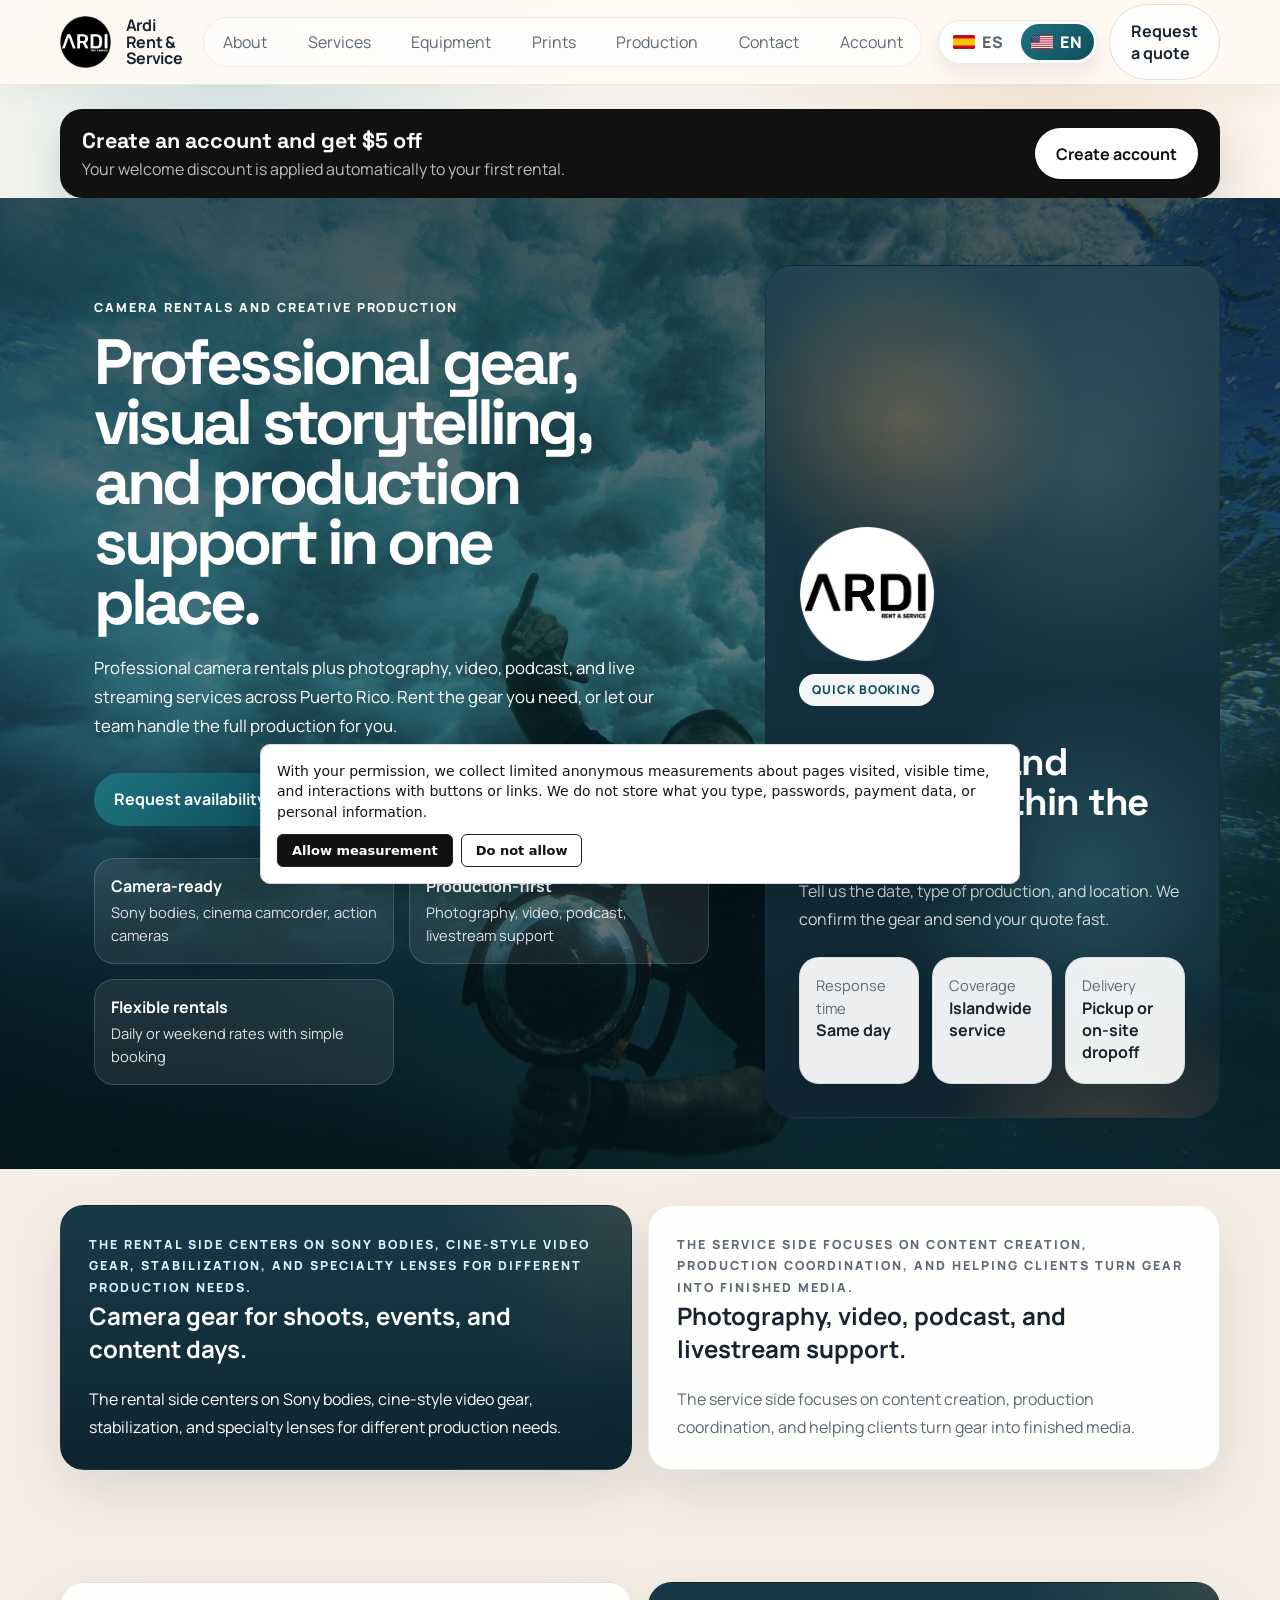
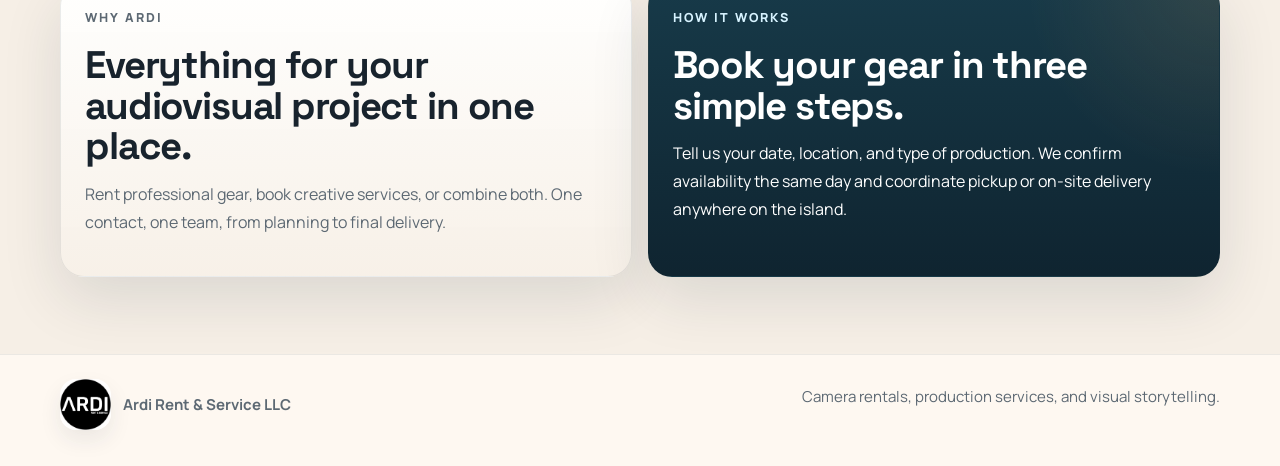
==== commit 121fb25d: "V22: Use plain privacy consent language" ====
--- a/index.html
+++ b/index.html
@@ -292,7 +292,7 @@
 
     <script src="assets/app.js?v=20260708-vision-fix" defer></script>
     <script src="assets/account.js?v=20260712-account"></script>
-      <script src="assets/visitor-analytics-core.js?v=20260727-v19" defer></script>
-    <script src="assets/visitor-analytics.js?v=20260727-v19" defer></script>
+      <script src="assets/visitor-analytics-core.js?v=20260727-v21" defer></script>
+    <script src="assets/visitor-analytics.js?v=20260727-v22" defer></script>
   </body>
 </html>
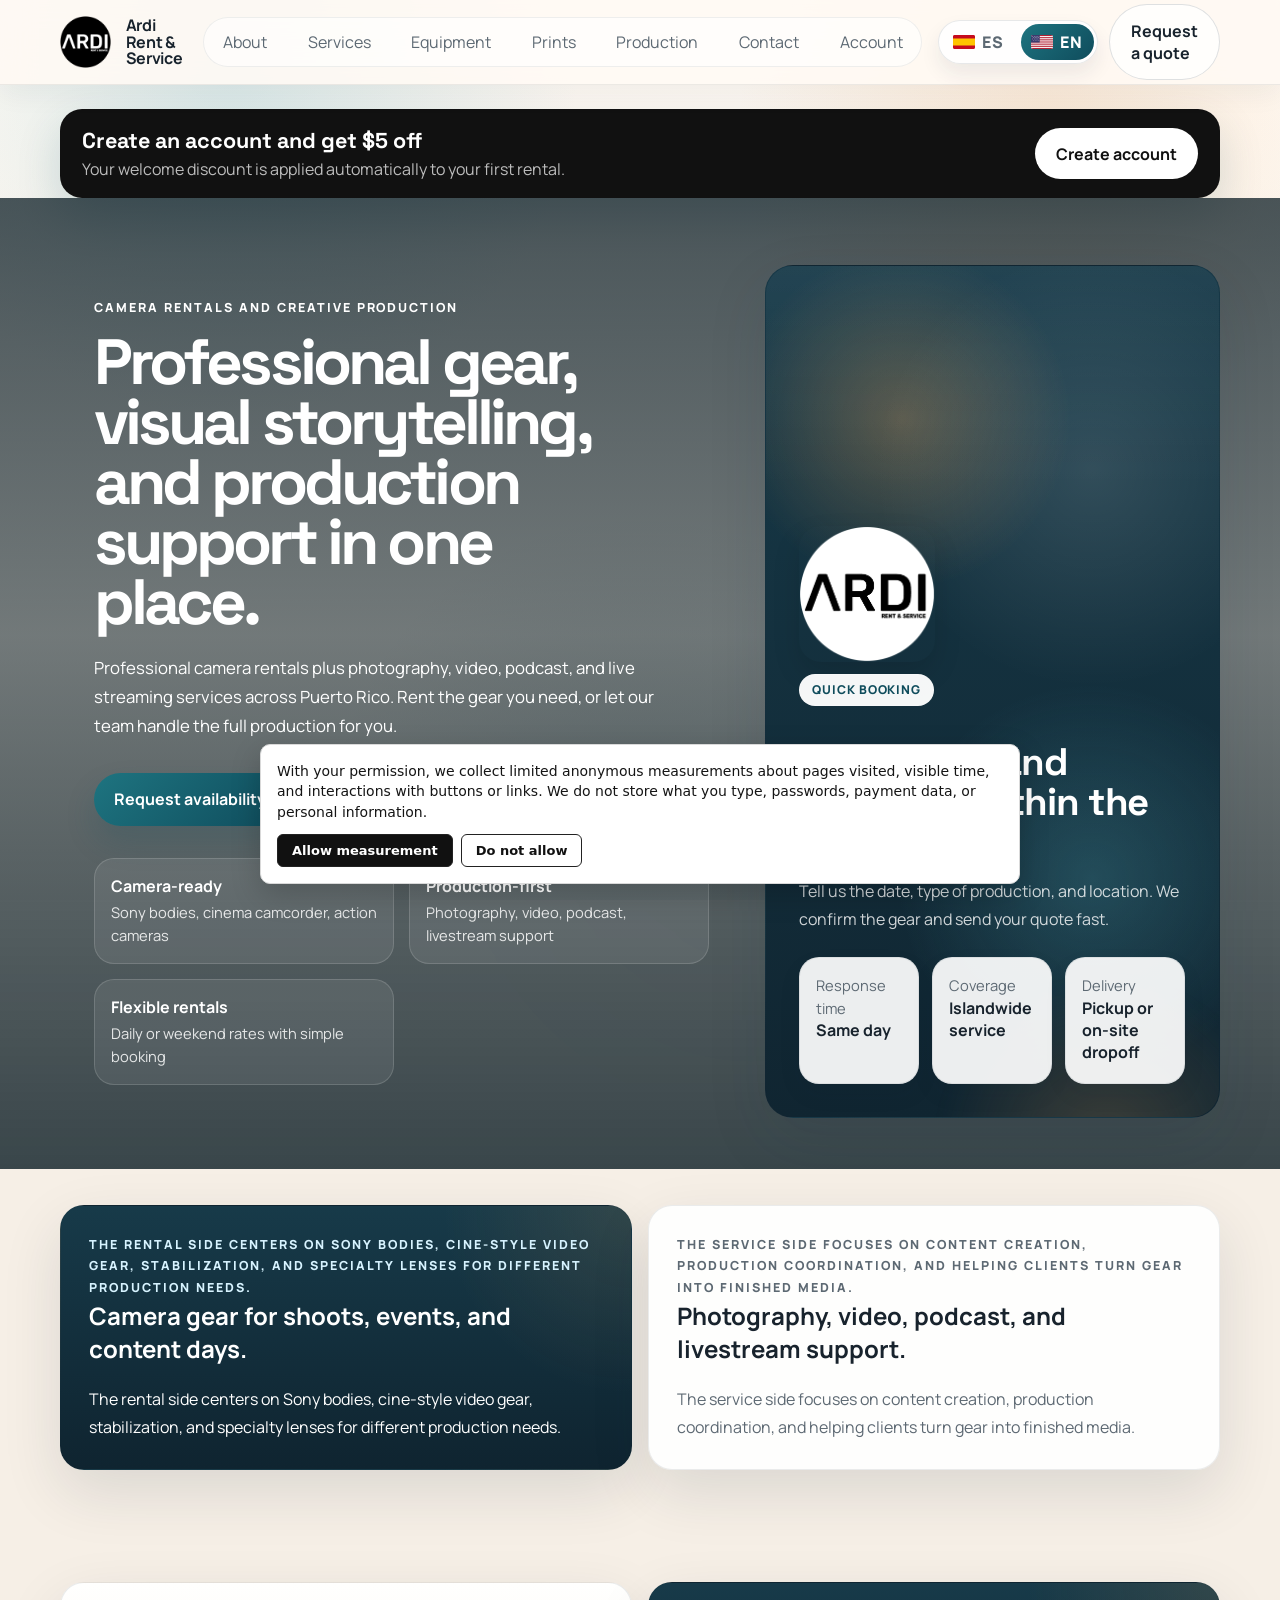
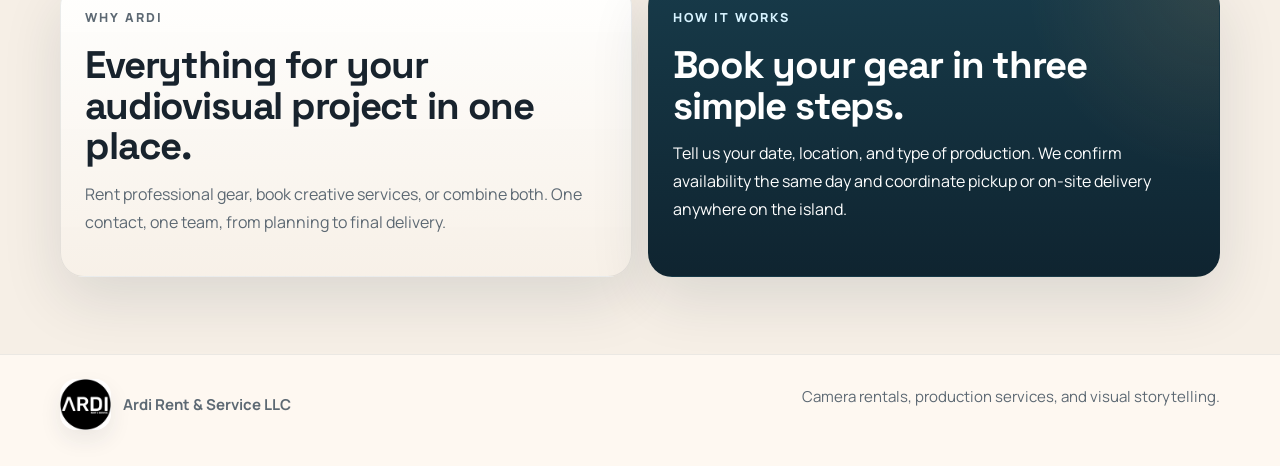
==== commit 3e940afc: "V23: Build organic promotion and SEO foundation" ====
--- a/index.html
+++ b/index.html
@@ -3,35 +3,26 @@
   <head>
     <meta charset="UTF-8" />
     <meta name="viewport" content="width=device-width, initial-scale=1.0" />
-    <meta
-      name="description"
-      content="Ardi Rent & Service LLC provides camera rentals, photography, video production, live streaming, podcast support, and creative production services."
-    />
+    <meta name="description" content="Rent Sony cameras, lenses, and production gear in Puerto Rico, or book photography, video, podcast, and livestream production with Ardi Rent & Service." />
     <meta name="robots" content="index,follow" />
     <meta name="theme-color" content="#0f4c5c" />
     <meta property="og:type" content="website" />
     <meta property="og:site_name" content="Ardi Rent & Service LLC" />
-    <meta property="og:title" content="Ardi Rent & Service LLC" />
-    <meta
-      property="og:description"
-      content="Camera rentals, photography, video production, live streaming, and creative production services."
-    />
+    <meta property="og:title" content="Camera Rentals & Video Production Puerto Rico | Ardi" />
+    <meta property="og:description" content="Rent Sony cameras, lenses, and production gear in Puerto Rico, or book photography, video, podcast, and livestream production with Ardi Rent & Service." />
     <meta property="og:url" content="https://www.ardirentservice.com/" />
     <meta
       property="og:image"
       content="https://www.ardirentservice.com/assets/logos/logo-black-square.png"
     />
     <meta name="twitter:card" content="summary_large_image" />
-    <meta name="twitter:title" content="Ardi Rent & Service LLC" />
-    <meta
-      name="twitter:description"
-      content="Camera rentals, photography, video production, live streaming, and creative production services."
-    />
+    <meta name="twitter:title" content="Camera Rentals & Video Production Puerto Rico | Ardi" />
+    <meta name="twitter:description" content="Rent Sony cameras, lenses, and production gear in Puerto Rico, or book photography, video, podcast, and livestream production with Ardi Rent & Service." />
     <meta
       name="twitter:image"
       content="https://www.ardirentservice.com/assets/logos/logo-black-square.png"
     />
-    <title>Ardi Rent & Service LLC</title>
+    <title>Camera Rentals & Video Production Puerto Rico | Ardi</title>
     <link rel="canonical" href="https://www.ardirentservice.com/" />
     <link rel="icon" href="assets/logos/logo-black-square.png" />
     <link rel="apple-touch-icon" href="assets/logos/logo-black-square.png" />
@@ -63,7 +54,10 @@
         "image": "https://www.ardirentservice.com/assets/logos/logo-black-square.png",
         "email": "ardirentservice@gmail.com",
         "telephone": "+1-939-366-1442",
-        "sameAs": ["https://wa.me/19393661442"],
+        "sameAs": [
+          "https://wa.me/19393661442",
+          "https://www.instagram.com/ardirentservice/"
+        ],
         "description": "Camera rentals, photography, video production, live streaming, podcast support, and creative production services.",
         "areaServed": {
           "@type": "AdministrativeArea",
@@ -82,7 +76,7 @@
         <a class="brand" href="index.html">
           <img
             class="brand-logo"
-            src="assets/logos/logo-black-square.png"
+            src="assets/logos/logo-black-square-256.webp"
             alt="Ardi Rent & Service logo"
             width="512"
             height="512"
@@ -277,7 +271,7 @@
         <p class="footer-brand">
           <img
             class="brand-logo"
-            src="assets/logos/logo-black-square.png"
+            src="assets/logos/logo-black-square-256.webp"
             alt="Ardi Rent & Service logo"
             width="512"
             height="512"
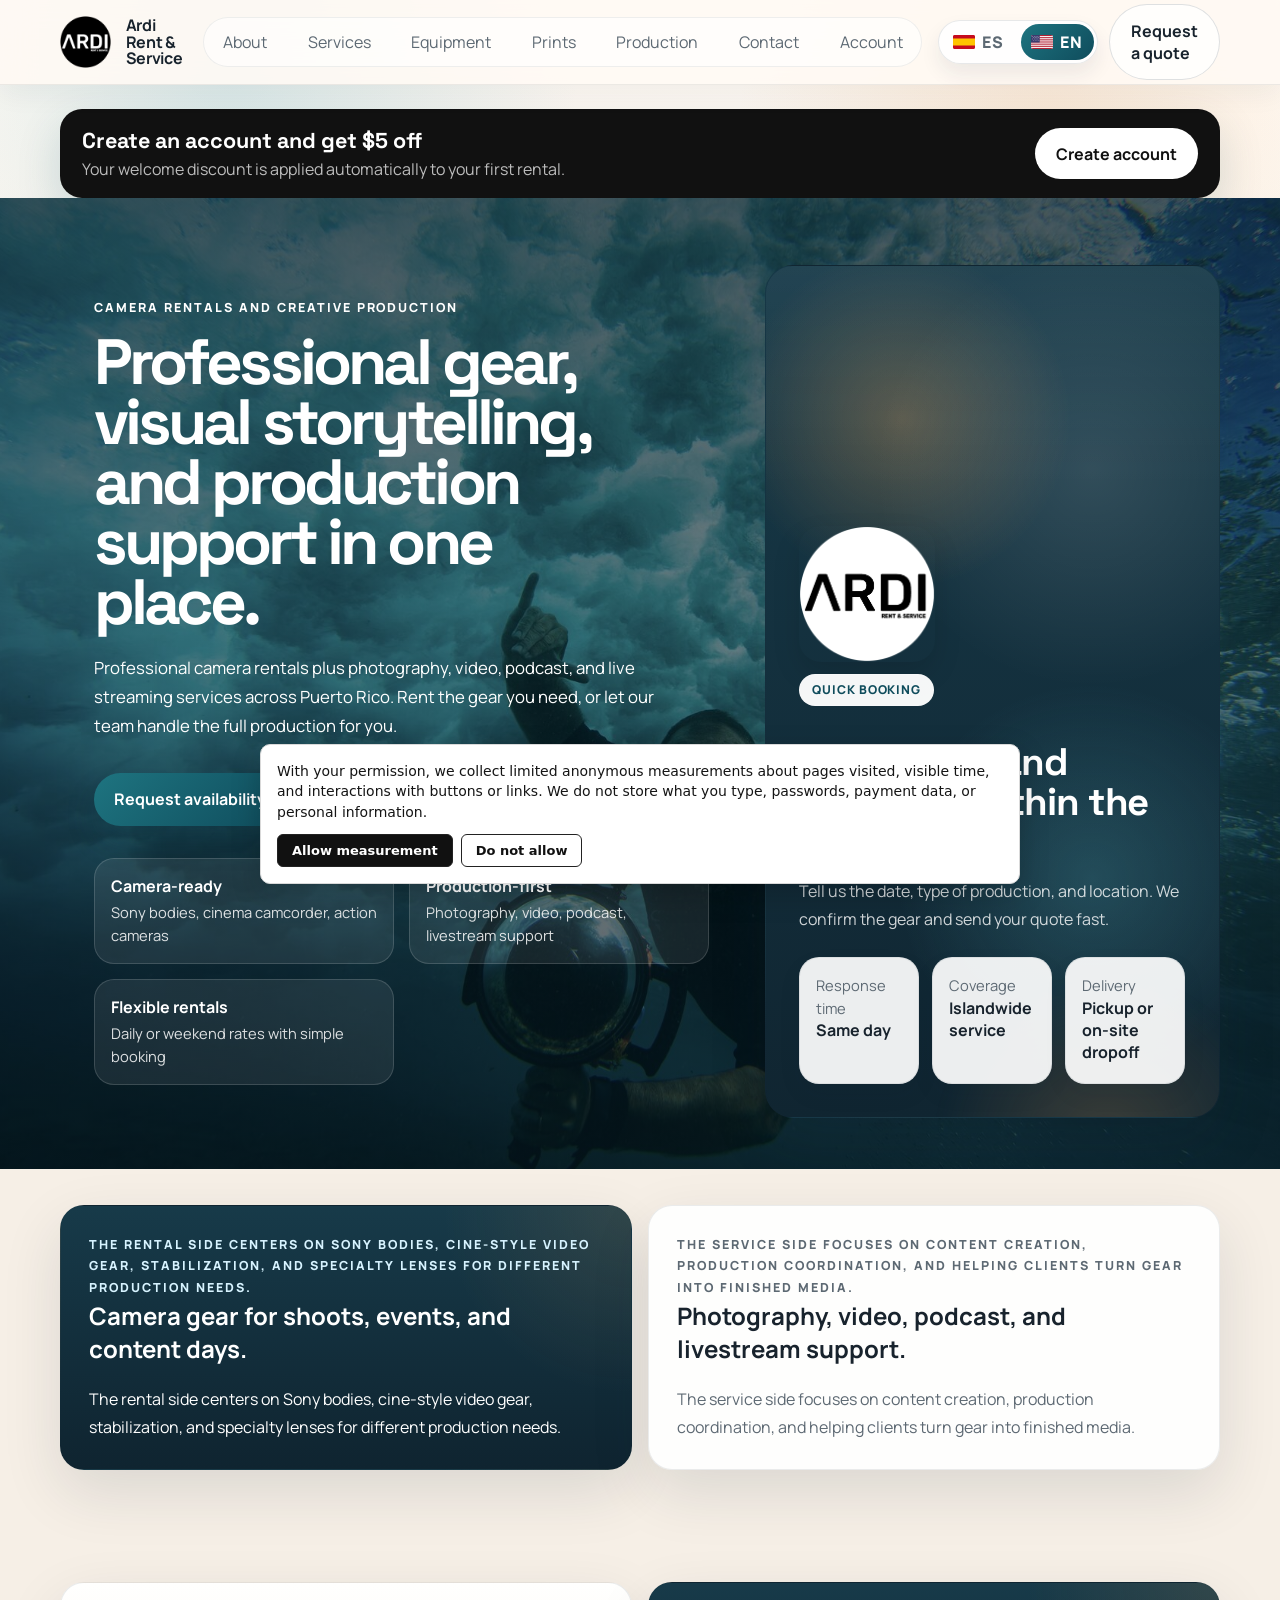
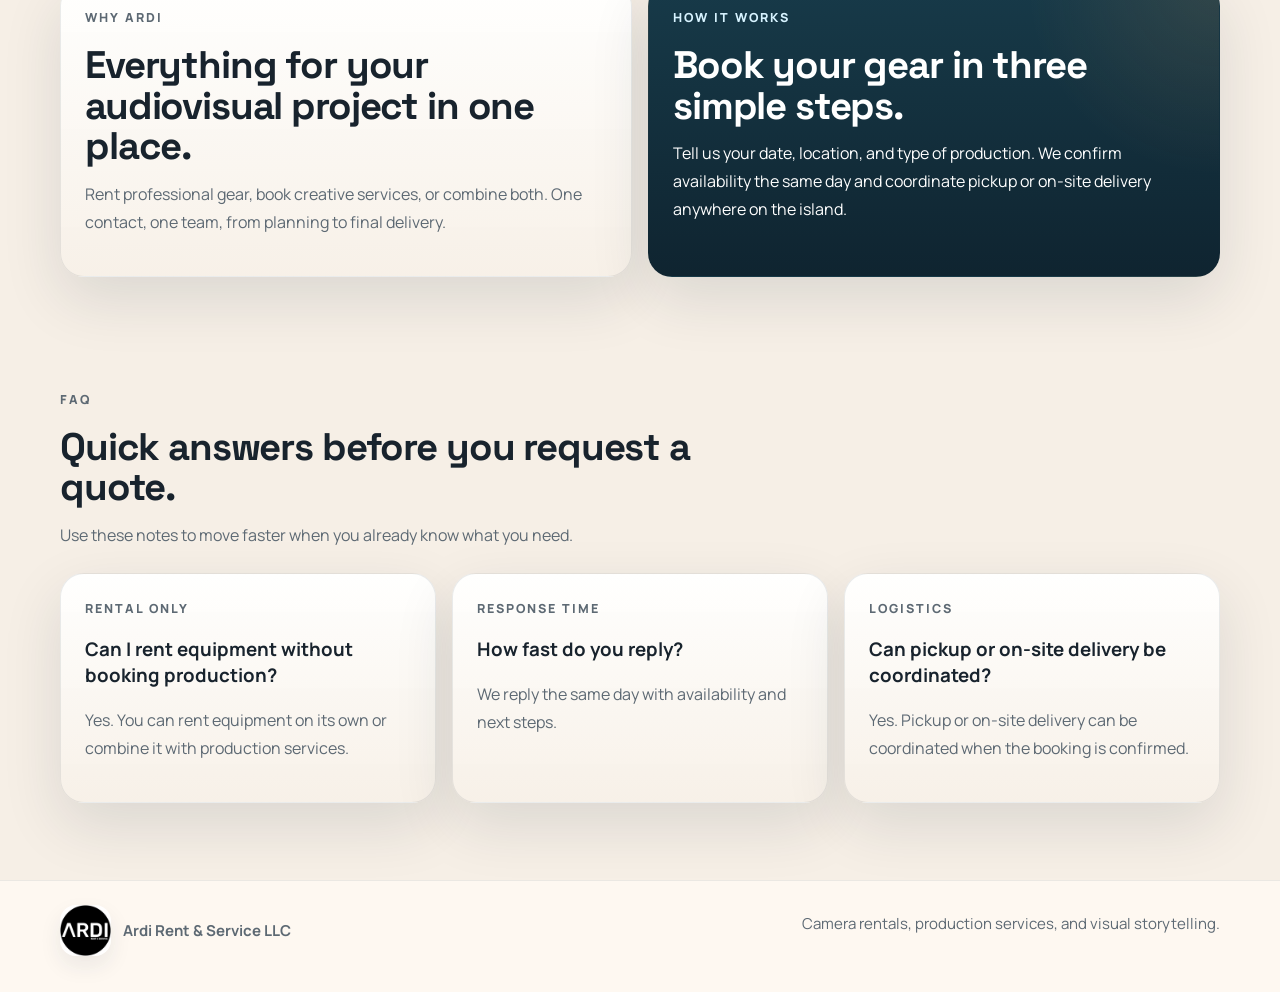
==== commit a56e8022: "V26: fix: add FAQ section for quote requests" ====
--- a/index.html
+++ b/index.html
@@ -65,6 +65,38 @@
         }
       }
     </script>
+    <script type="application/ld+json">
+      {
+        "@context": "https://schema.org",
+        "@type": "FAQPage",
+        "mainEntity": [
+          {
+            "@type": "Question",
+            "name": "Do you rent gear without production support?",
+            "acceptedAnswer": {
+              "@type": "Answer",
+              "text": "Yes. You can rent equipment on its own or combine it with photography, video, podcast, or livestream production support."
+            }
+          },
+          {
+            "@type": "Question",
+            "name": "How fast do you reply to a booking request?",
+            "acceptedAnswer": {
+              "@type": "Answer",
+              "text": "We reply the same day with availability and next steps."
+            }
+          },
+          {
+            "@type": "Question",
+            "name": "Can pickup or on-site delivery be coordinated?",
+            "acceptedAnswer": {
+              "@type": "Answer",
+              "text": "Yes. Pickup or on-site delivery can be coordinated when we confirm the booking."
+            }
+          }
+        ]
+      }
+    </script>
 </head>
   <body class="home-page">
     <div class="ambient ambient-left"></div>
@@ -264,6 +296,34 @@
         </div>
       </section>
 
+      <section class="section" id="faq">
+        <div class="container">
+          <div class="section-heading">
+            <p class="eyebrow">FAQ</p>
+            <h2>Quick answers before you request a quote.</h2>
+            <p>Use these notes to move faster when you already know what you need.</p>
+          </div>
+
+          <div class="vision-grid faq-grid">
+            <article class="vision-card faq-card">
+              <p class="eyebrow">Rental only</p>
+              <h3>Can I rent equipment without booking production?</h3>
+              <p>Yes. You can rent equipment on its own or combine it with production services.</p>
+            </article>
+            <article class="vision-card faq-card">
+              <p class="eyebrow">Response time</p>
+              <h3>How fast do you reply?</h3>
+              <p>We reply the same day with availability and next steps.</p>
+            </article>
+            <article class="vision-card faq-card">
+              <p class="eyebrow">Logistics</p>
+              <h3>Can pickup or on-site delivery be coordinated?</h3>
+              <p>Yes. Pickup or on-site delivery can be coordinated when the booking is confirmed.</p>
+            </article>
+          </div>
+        </div>
+      </section>
+
     </main>
 
     <footer class="site-footer">
@@ -284,7 +344,7 @@
       </div>
     </footer>
 
-    <script src="assets/app.js?v=20260708-vision-fix" defer></script>
+    <script src="assets/app.js?v=20260802-v24" defer></script>
     <script src="assets/account.js?v=20260712-account"></script>
       <script src="assets/visitor-analytics-core.js?v=20260727-v21" defer></script>
     <script src="assets/visitor-analytics.js?v=20260727-v22" defer></script>
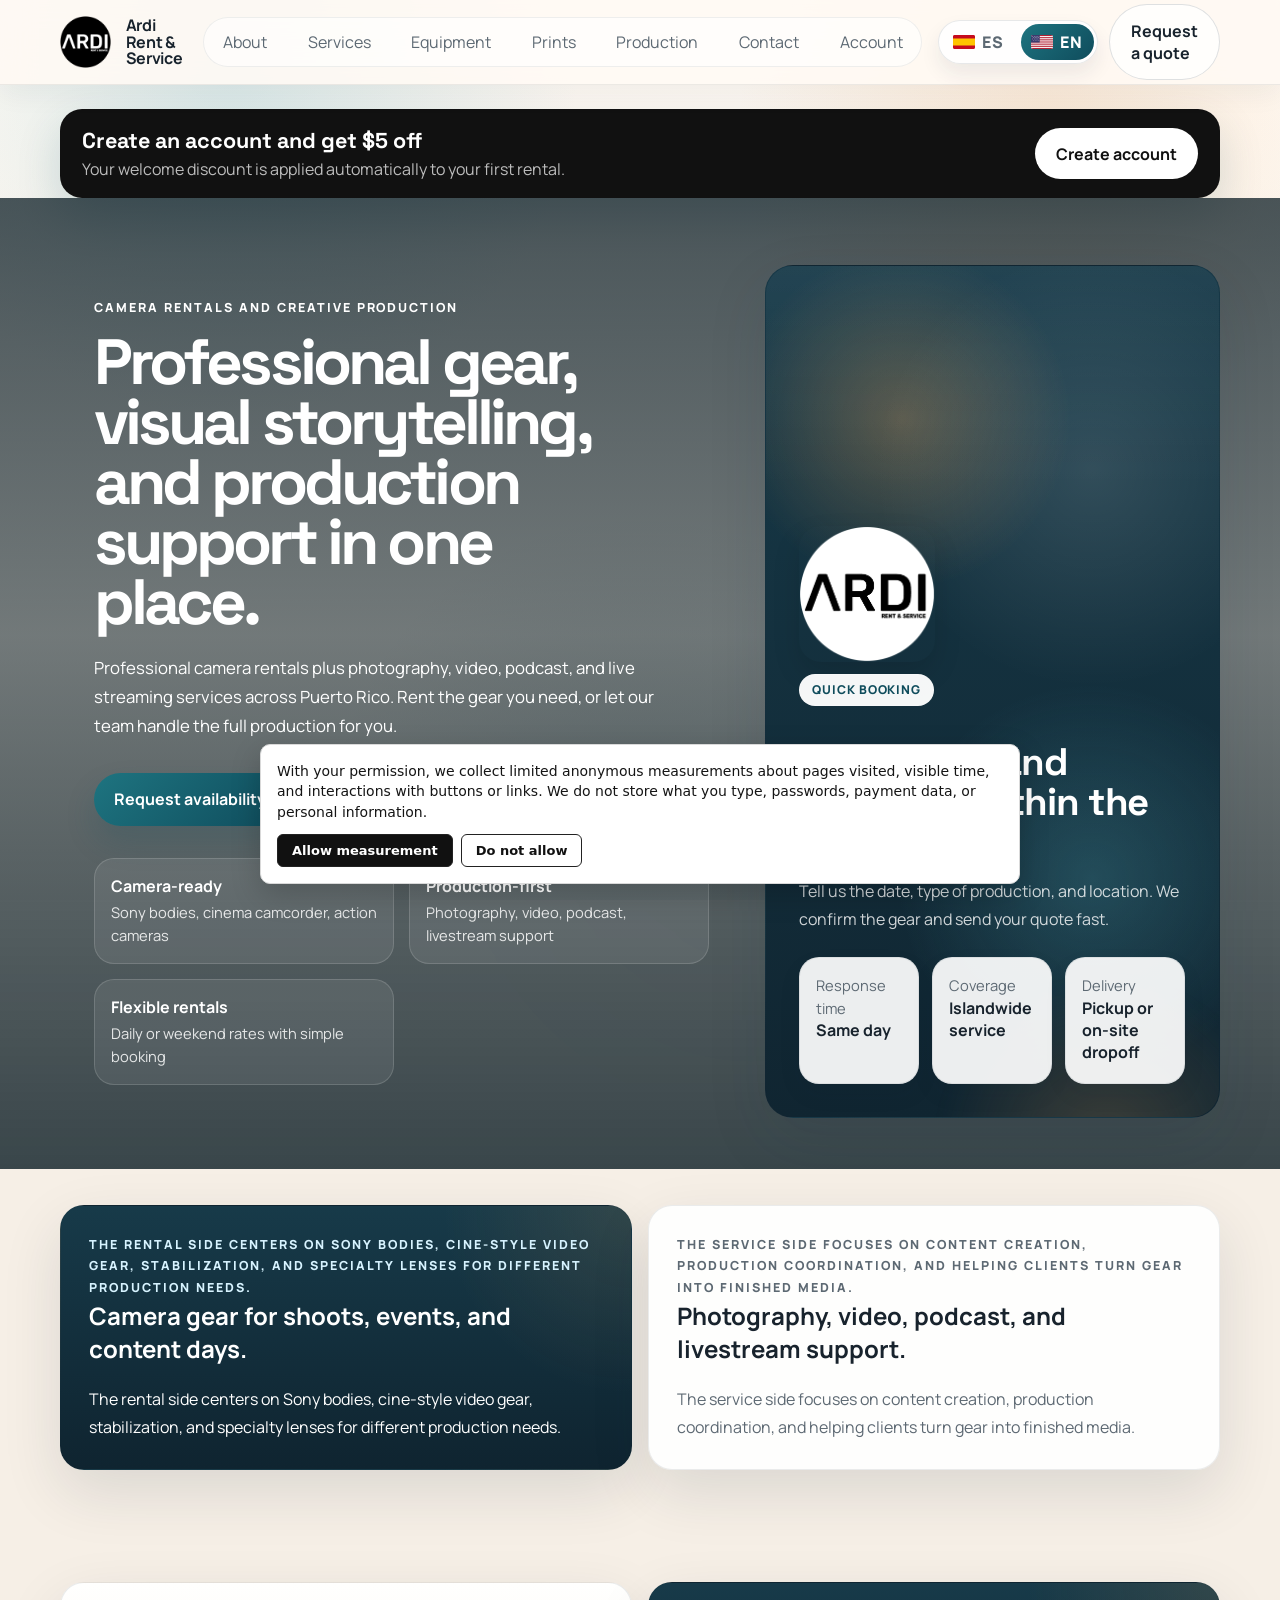
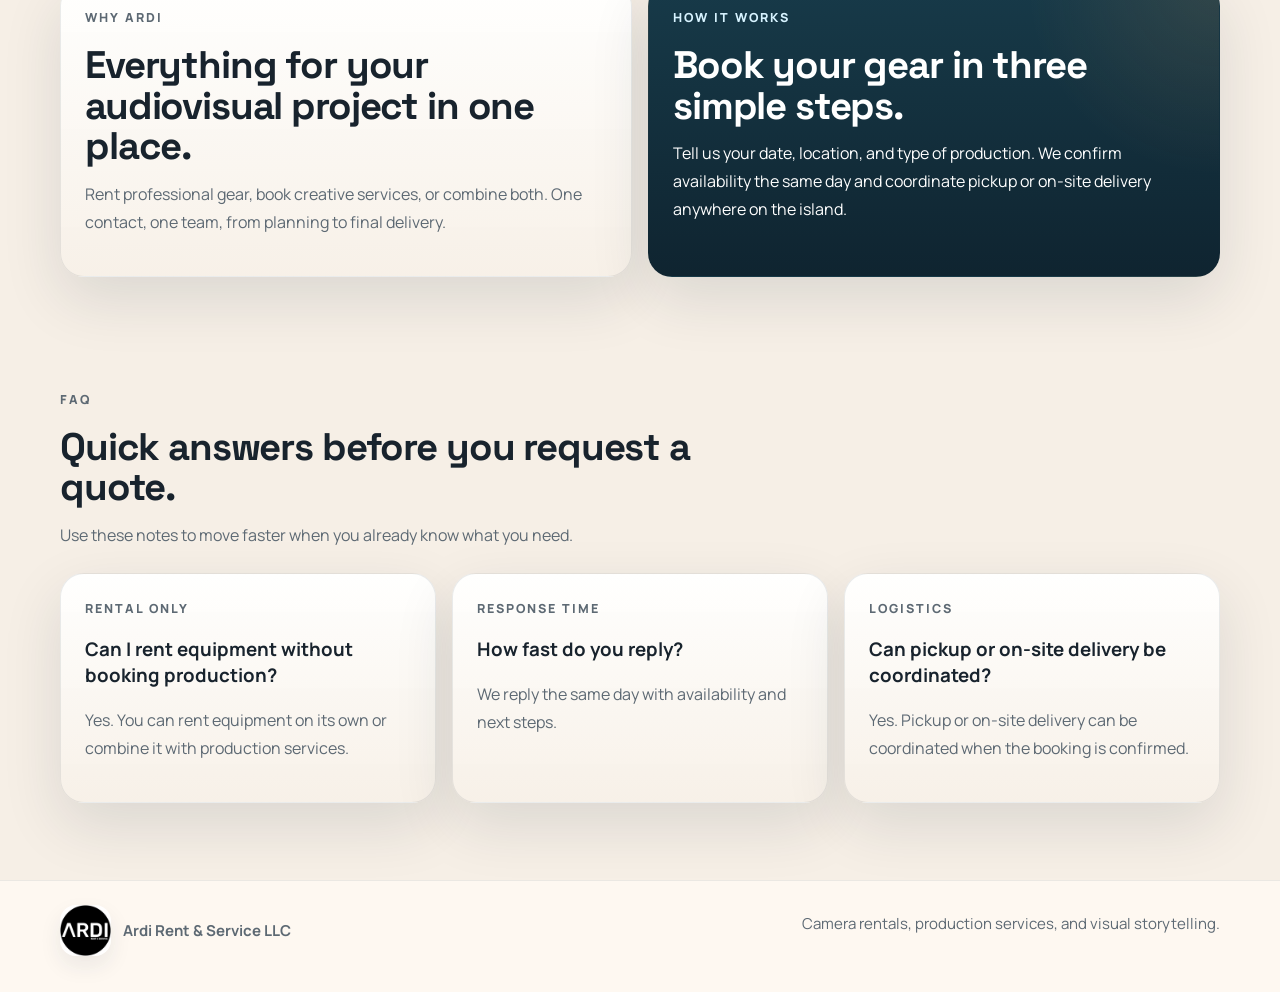
==== commit a91d9112: "V27: fix: bust app.js cache across pages" ====
--- a/index.html
+++ b/index.html
@@ -344,7 +344,7 @@
       </div>
     </footer>
 
-    <script src="assets/app.js?v=20260802-v24" defer></script>
+    <script src="assets/app.js?v=20260810-v26" defer></script>
     <script src="assets/account.js?v=20260712-account"></script>
       <script src="assets/visitor-analytics-core.js?v=20260727-v21" defer></script>
     <script src="assets/visitor-analytics.js?v=20260727-v22" defer></script>
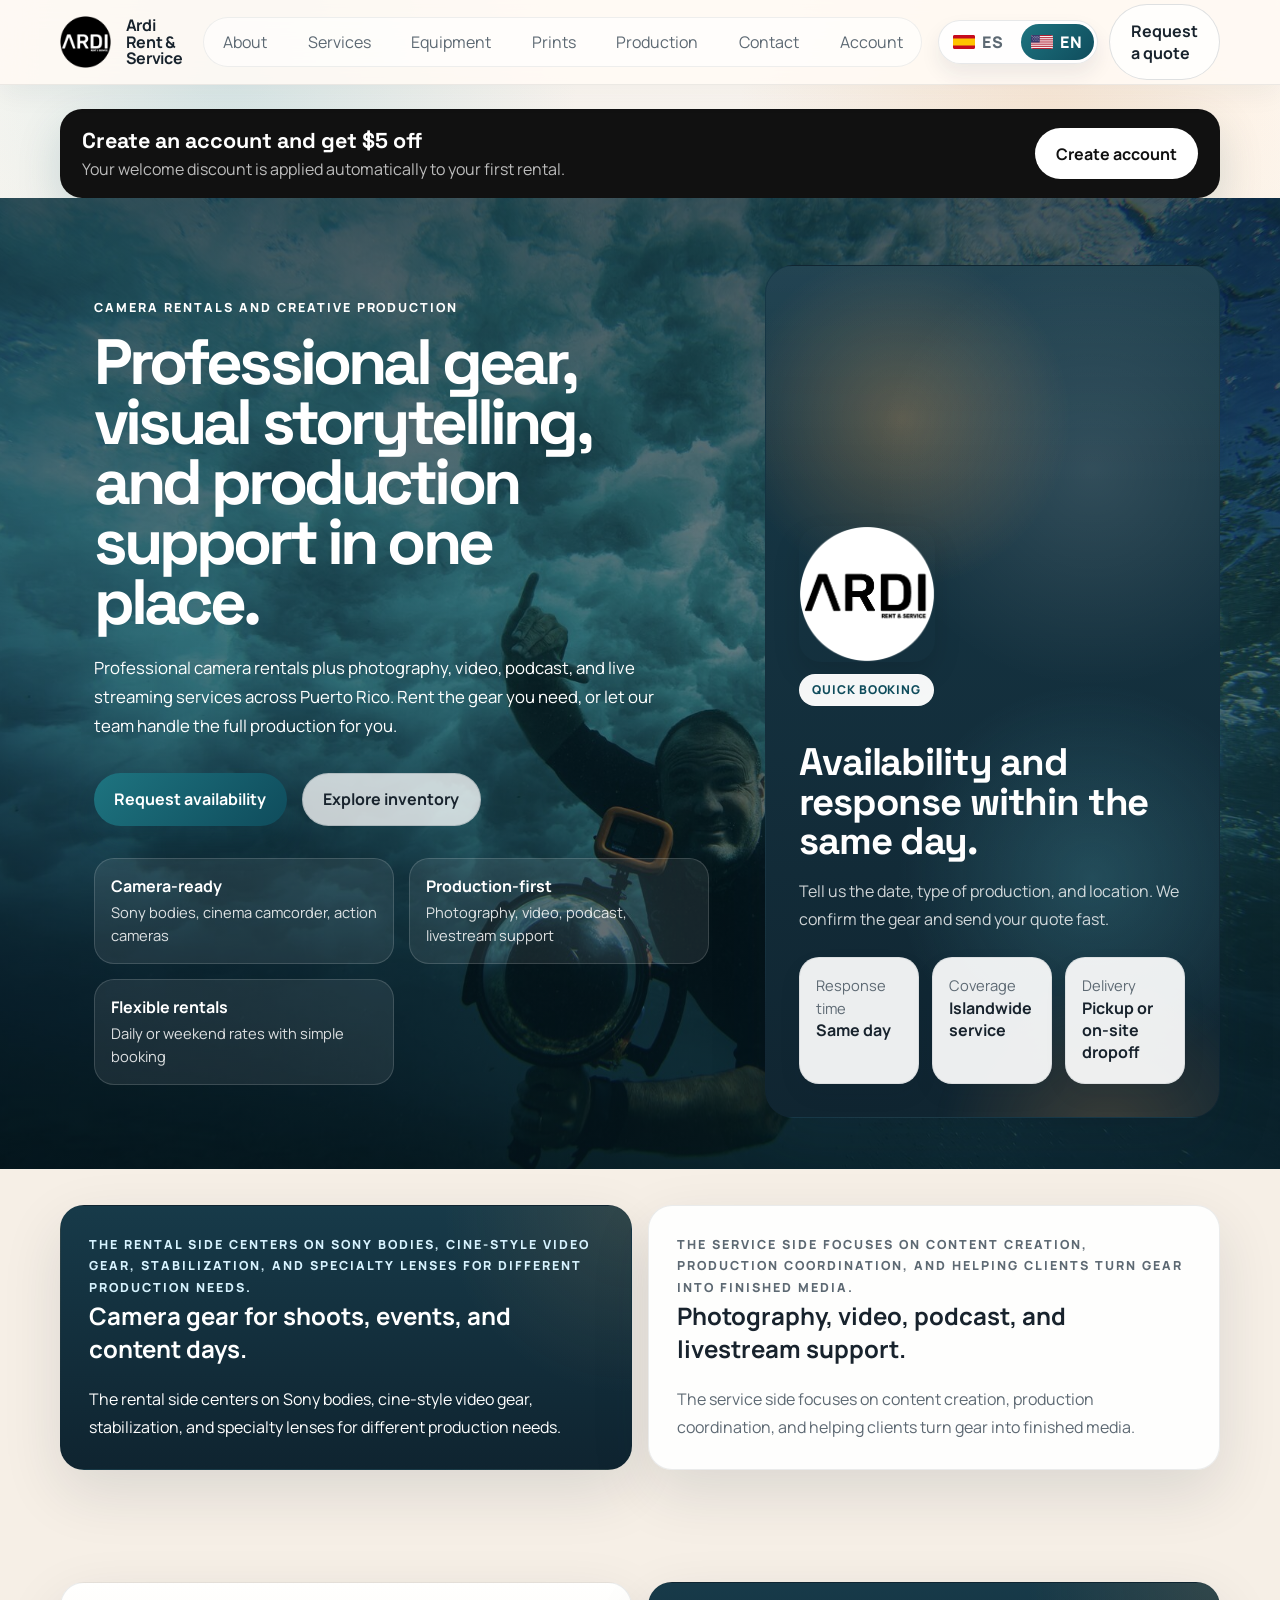
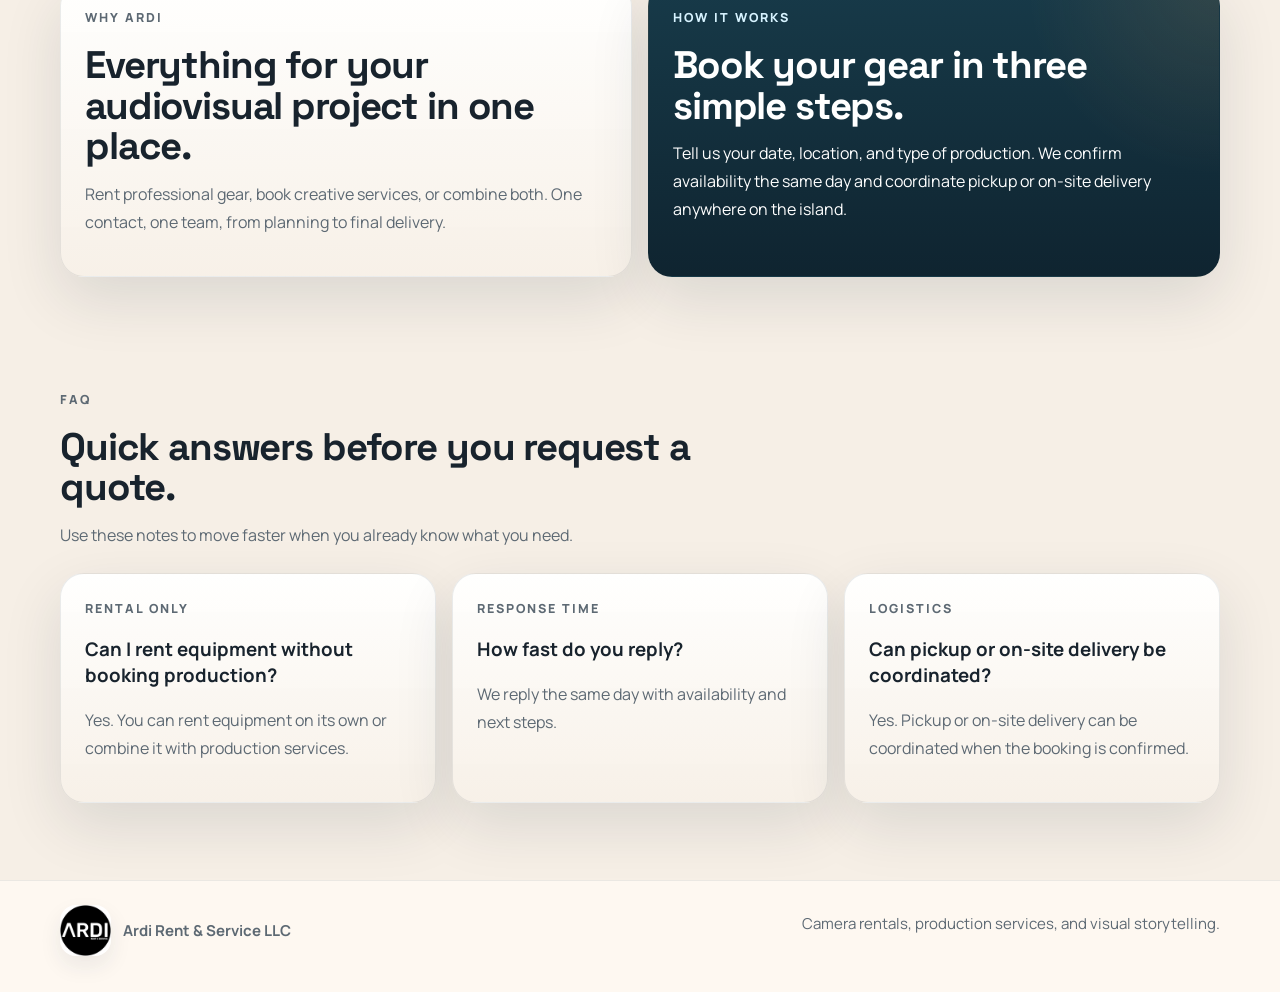
==== commit 8a8641c5: "V31: remove visitor consent popup" ====
--- a/index.html
+++ b/index.html
@@ -347,6 +347,6 @@
     <script src="assets/app.js?v=20260810-v26" defer></script>
     <script src="assets/account.js?v=20260712-account"></script>
       <script src="assets/visitor-analytics-core.js?v=20260727-v21" defer></script>
-    <script src="assets/visitor-analytics.js?v=20260727-v22" defer></script>
+    <script src="assets/visitor-analytics.js?v=20260827-v30" defer></script>
   </body>
 </html>
